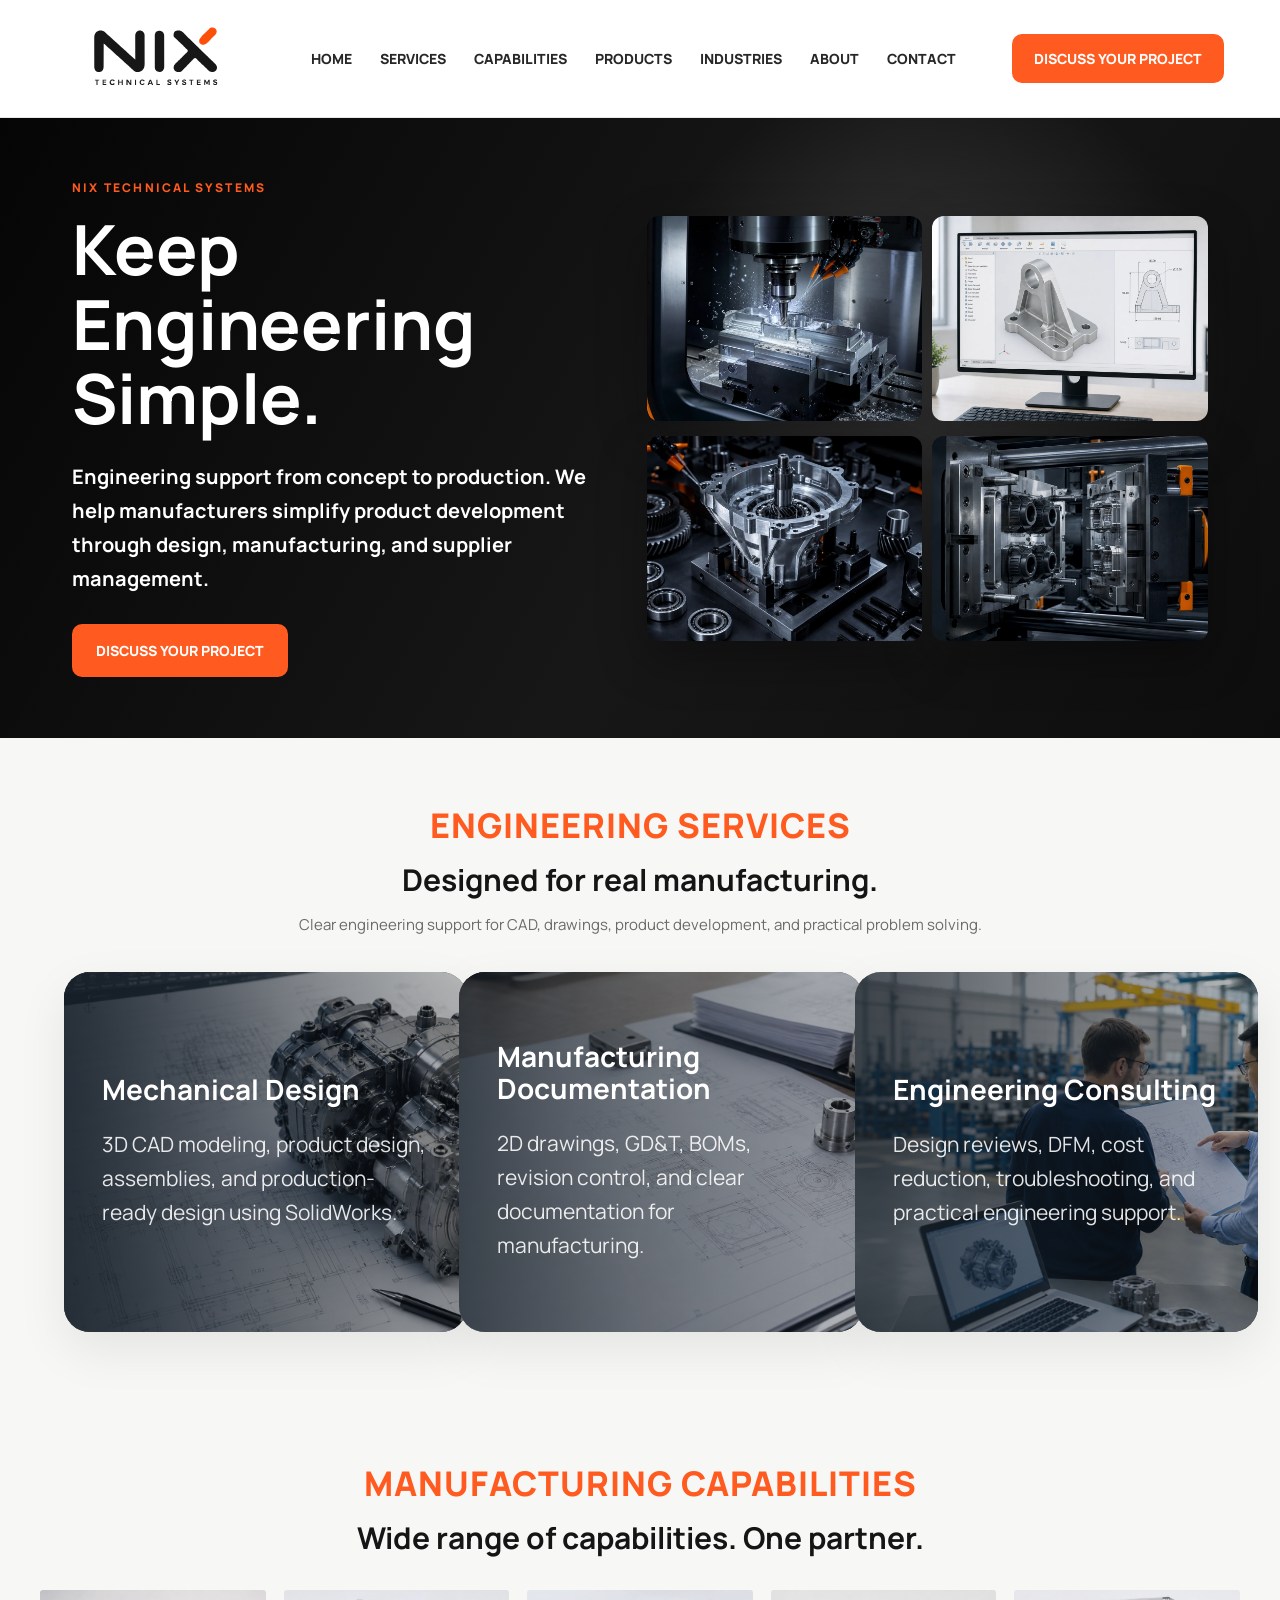
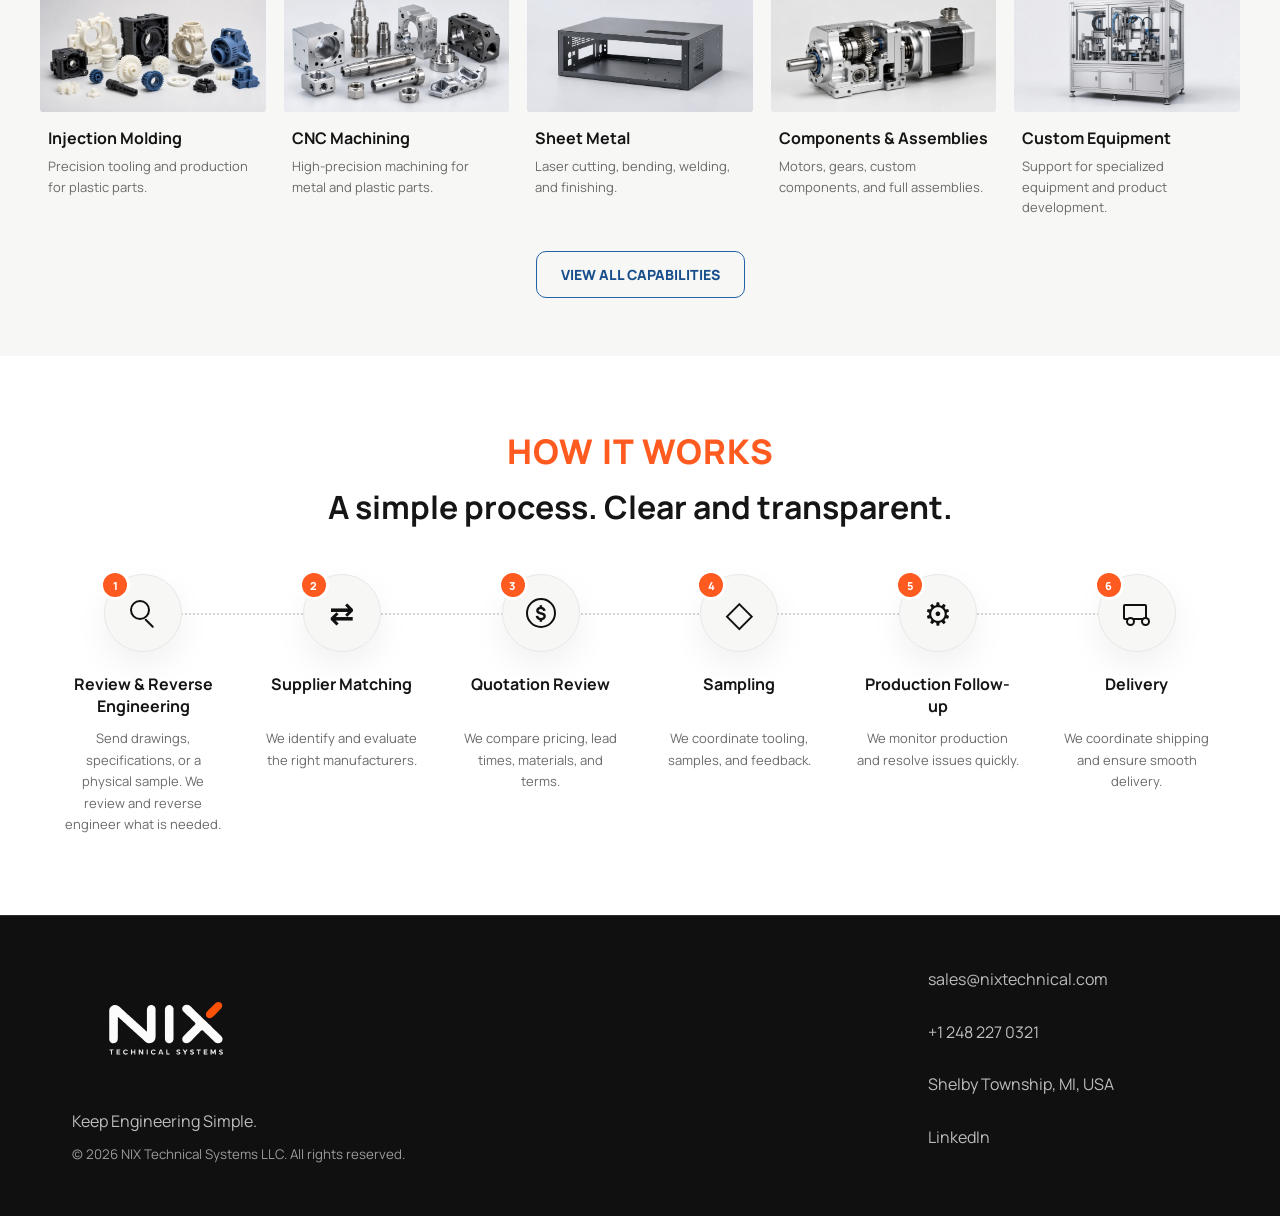
==== index.html @ 80493823 "new pics" ====
<!doctype html>
<html lang="en">
<head>
  <meta charset="UTF-8" />
  <meta name="viewport" content="width=device-width, initial-scale=1.0" />
  <title>NIX Technical Systems | Keep Engineering Simple</title>
  <meta name="description" content="NIX Technical Systems provides engineering support, manufacturing, and supplier management for custom products." />
  <link rel="stylesheet" href="style.css?v=mobile-nav-20260709" />
</head>
<body>
  <header class="site-header">
    <a class="brand" href="#top" aria-label="NIX Technical Systems Home">
      <img src="images/logo-white.svg" alt="NIX Technical Systems" class="logo-img">
    </a>
    <nav class="nav-links" aria-label="Primary navigation">
      <a href="#top">Home</a>
      <a href="#services">Services</a>
      <a href="capabilities.html">Capabilities</a>
      <a href="products.html">Products</a>
      <a href="#industries">Industries</a>
      <a href="#about">About</a>
      <a href="mailto:sales@nixtechnical.com">Contact</a>
    </nav>
    <button class="header-button js-project-dialog" type="button">Discuss Your Project</button>
  </header>

  <main id="top">
    <section class="hero">
      <div class="hero-copy">
        <p class="eyebrow">NIX Technical Systems</p>
        <h1>Keep Engineering Simple.</h1>
        <div class="hero-text">
          <p><strong>Engineering support from concept to production. We help manufacturers simplify product development through design, manufacturing, and supplier management.</strong></p>
        </div>
        <div class="hero-actions">
          <button class="button primary js-project-dialog" type="button">Discuss Your Project</button>
        </div>
      </div>
      <div class="hero-visual hero-visual-grid">
        <img src="images/hero-cnc-grid.webp" alt="CNC machining center cutting a precision metal component">
        <img src="images/hero-cad-v3.webp" alt="Simple machined bracket displayed in CAD software with engineering views">
        <img src="images/hero-assembly-v2.webp" alt="Precision mechanical components being assembled">
        <img src="images/hero-injection-molding-v2.webp" alt="Precision plastic injection molding tool">
      </div>
    </section>

    <section class="section services-section" id="services">
      <div class="section-heading">
        <p class="eyebrow">Engineering Services</p>
        <h2>Designed for real manufacturing.</h2>
        <p>Clear engineering support for CAD, drawings, product development, and practical problem solving.</p>
      </div>
      <div class="service-grid">
        <article class="service-card">
          <img src="images/service-mechanical-design.jpg" alt="Mechanical assembly on engineering drawings">
          <div class="service-copy">
            <h3>Mechanical Design</h3>
            <p>3D CAD modeling, product design, assemblies, and production-ready design using SolidWorks.</p>
          </div>
        </article>
        <article class="service-card">
          <img src="images/service-documentation.jpg" alt="Manufacturing documentation and engineering drawings">
          <div class="service-copy">
            <h3>Manufacturing Documentation</h3>
            <p>2D drawings, GD&T, BOMs, revision control, and clear documentation for manufacturing.</p>
          </div>
        </article>
        <article class="service-card">
          <img src="images/service-consulting.jpg" alt="Engineers reviewing drawings on a manufacturing floor">
          <div class="service-copy">
            <h3>Engineering Consulting</h3>
            <p>Design reviews, DFM, cost reduction, troubleshooting, and practical engineering support.</p>
          </div>
        </article>
      </div>
    </section>

    <section class="capabilities-showcase" id="manufacturing-capabilities">
      <div class="section-heading">
        <p class="eyebrow">Manufacturing Capabilities</p>
        <h2>Wide range of capabilities. One partner.</h2>
      </div>
      <div class="capabilities-showcase-grid">
        <article class="showcase-card">
          <img src="images/capability-injection-molding-v2.webp" alt="Plastic injection molded parts">
          <h3>Injection Molding</h3>
          <p>Precision tooling and production for plastic parts.</p>
        </article>
        <article class="showcase-card">
          <img src="images/capability-cnc-machining-v2.webp" alt="Precision CNC machined metal parts">
          <h3>CNC Machining</h3>
          <p>High-precision machining for metal and plastic parts.</p>
        </article>
        <article class="showcase-card">
          <img src="images/capability-sheet-metal-v2.webp" alt="Fabricated sheet metal enclosure">
          <h3>Sheet Metal</h3>
          <p>Laser cutting, bending, welding, and finishing.</p>
        </article>
        <article class="showcase-card">
          <img src="images/capability-components-v2.webp" alt="Precision mechanical component assembly">
          <h3>Components &amp; Assemblies</h3>
          <p>Motors, gears, custom components, and full assemblies.</p>
        </article>
        <article class="showcase-card">
          <img src="images/capability-custom-equipment-v2.webp" alt="Custom automated manufacturing equipment">
          <h3>Custom Equipment</h3>
          <p>Support for specialized equipment and product development.</p>
        </article>
      </div>
      <div class="showcase-action"><a class="button outline" href="capabilities.html">View All Capabilities</a></div>
    </section>

    <section class="how-section" id="how-it-works">
      <p class="eyebrow">How It Works</p>
      <h2>A simple process. Clear and transparent.</h2>
      <ol class="how-grid">
        <li class="how-step">
          <span class="step-marker" aria-hidden="true"><span class="step-icon icon-review"></span></span>
          <h3>Review &amp; Reverse Engineering</h3>
          <p>Send drawings, specifications, or a physical sample. We review and reverse engineer what is needed.</p>
        </li>
        <li class="how-step">
          <span class="step-marker" aria-hidden="true"><span class="step-icon icon-match">⇄</span></span>
          <h3>Supplier Matching</h3>
          <p>We identify and evaluate the right manufacturers.</p>
        </li>
        <li class="how-step">
          <span class="step-marker" aria-hidden="true"><span class="step-icon icon-quote">$</span></span>
          <h3>Quotation Review</h3>
          <p>We compare pricing, lead times, materials, and terms.</p>
        </li>
        <li class="how-step">
          <span class="step-marker" aria-hidden="true"><span class="step-icon icon-sample">◇</span></span>
          <h3>Sampling</h3>
          <p>We coordinate tooling, samples, and feedback.</p>
        </li>
        <li class="how-step">
          <span class="step-marker" aria-hidden="true"><span class="step-icon icon-production">⚙︎</span></span>
          <h3>Production Follow-up</h3>
          <p>We monitor production and resolve issues quickly.</p>
        </li>
        <li class="how-step">
          <span class="step-marker" aria-hidden="true"><span class="step-icon icon-delivery"></span></span>
          <h3>Delivery</h3>
          <p>We coordinate shipping and ensure smooth delivery.</p>
        </li>
      </ol>
    </section>

  </main>

  <footer class="footer">
    <div>
      <img src="images/logo-black.svg" alt="NIX Technical Systems" class="footer-logo">
      <p>Keep Engineering Simple.</p>
      <small>© 2026 NIX Technical Systems LLC. All rights reserved.</small>
    </div>
    <div class="footer-links"><a href="mailto:sales@nixtechnical.com">sales@nixtechnical.com</a><a href="tel:+12482270321">+1 248 227 0321</a><span>Shelby Township, MI, USA</span><a href="#">LinkedIn</a></div>
  </footer>
  <script src="script.js"></script>
</body>
</html>
---- style.css ----
@import url("https://fonts.googleapis.com/css2?family=Manrope:wght@400;500;600;700;800&display=swap");
:root{--black:#101010;--text:#151515;--muted:#6a6a6a;--line:#e8e8e8;--soft:#f7f7f5;--orange:#ff5a1f;--radius:24px}
*{box-sizing:border-box}html{scroll-behavior:smooth;overflow-x:hidden}body{margin:0;max-width:100%;overflow-x:hidden;font-family:"Manrope",system-ui,-apple-system,BlinkMacSystemFont,sans-serif;color:var(--text);background:#fff}a{color:inherit;text-decoration:none}img{max-width:100%}
.site-header{height:118px;padding:0 56px;border-bottom:1px solid var(--line);background:rgba(255,255,255,.9);backdrop-filter:blur(18px);position:sticky;top:0;z-index:10;display:flex;align-items:center;justify-content:space-between}.logo-img{height:132px;width:auto;display:block}
.nav-links{display:flex;gap:28px;font-size:14px;font-weight:800;text-transform:uppercase}.nav-links a{opacity:.9;color:var(--black)}.nav-links a:hover{color:var(--orange)}.header-button{border:0;background:var(--orange);color:#fff;padding:15px 22px;border-radius:10px;font:inherit;font-size:14px;font-weight:800;text-transform:uppercase;cursor:pointer}
.hero{min-height:620px;padding:52px 72px;color:#fff;background:radial-gradient(circle at 73% 40%,rgba(255,255,255,.16),transparent 30%),linear-gradient(120deg,#050505 0%,#171717 55%,#0d0d0d 100%);display:grid;grid-template-columns:1fr 1.05fr;align-items:center;gap:40px;overflow:hidden}
.eyebrow{color:var(--orange);font-weight:800;text-transform:uppercase;letter-spacing:2.2px;font-size:12px;margin:0 0 16px}.hero h1{margin:0;max-width:760px;font-size:clamp(46px,5.4vw,82px);font-weight:700;line-height:1.08;letter-spacing:0;text-wrap:balance}.hero h1 span{color:inherit}.hero-text{max-width:640px;margin:24px 0 28px;color:rgba(255,255,255,.78);font-size:20px;line-height:1.7}.hero-text p{margin:0}.hero-text strong{color:#fff}.hero-actions{display:flex;gap:18px;flex-wrap:wrap;align-items:center}.button{border:0;border-radius:10px;padding:17px 24px;font:inherit;font-weight:800;font-size:14px;display:inline-flex;align-items:center;text-transform:uppercase;cursor:pointer}.button.primary{background:var(--orange);color:#fff}.button.secondary{border:1px solid rgba(255,255,255,.42);color:#fff}.button.dark{background:var(--black);color:#fff}
.hero-visual{min-height:430px;display:flex;align-items:center;justify-content:center}.hero-visual-grid{width:min(640px,100%);display:grid;grid-template-columns:repeat(2,minmax(0,1fr));gap:10px}.hero-visual-grid img{width:100%;height:205px;object-fit:cover;display:block;border-radius:12px;box-shadow:0 18px 50px rgba(0,0,0,.32)}
.section{padding:64px 64px}.section-heading{max-width:820px;margin:0 auto 34px;text-align:center}.section-heading .eyebrow{font-size:34px;letter-spacing:1px;margin-bottom:14px}.section-heading h2{margin:0;font-size:clamp(26px,2.4vw,30px);line-height:1.2;letter-spacing:0}.section-heading p:not(.eyebrow){color:var(--muted);font-size:15px;line-height:1.65}
.service-grid,.product-grid{max-width:1180px;margin:0 auto;display:grid;grid-template-columns:repeat(3,1fr);gap:22px}.service-grid{max-width:none;gap:34px}.service-card,.product-card,.how-step,.spec-item{min-width:0}.service-card{min-height:360px;aspect-ratio:1.12/1;border-radius:26px;overflow:hidden;position:relative;background:#1b242c;box-shadow:0 18px 50px rgba(0,0,0,.08)}.service-card::after{content:"";position:absolute;inset:0;background:linear-gradient(90deg,rgba(21,30,39,.78) 0%,rgba(21,30,39,.54) 44%,rgba(21,30,39,.3) 100%)}.service-card img{width:100%;height:100%;position:absolute;inset:0;object-fit:cover;display:block}.service-copy{position:relative;z-index:1;height:100%;min-height:360px;padding:0 38px;display:flex;flex-direction:column;justify-content:center;color:#fff}.service-copy h3{margin:0 0 22px;font-size:clamp(28px,2.1vw,40px);line-height:1.12;letter-spacing:0}.service-copy p{max-width:470px;margin:0;color:rgba(255,255,255,.88);font-size:21px;line-height:1.62}.product-copy h3{margin:0 0 12px;font-size:24px;letter-spacing:0}.product-copy p{margin:0;color:var(--muted);line-height:1.7}
.services-section,.products-section{background:var(--soft)}.product-card{border:1px solid var(--line);border-radius:var(--radius);overflow:hidden;background:#fff;box-shadow:0 18px 50px rgba(0,0,0,.045);cursor:pointer;transition:transform .2s ease,box-shadow .2s ease}.product-card:hover,.product-card:focus-visible{transform:translateY(-4px);box-shadow:0 24px 70px rgba(0,0,0,.09);outline:none}.product-img{width:100%;height:245px;object-fit:contain;display:block;background:#fff}.product-copy{padding:28px}.product-link{display:inline-block;margin-top:20px;color:var(--orange);font-weight:800}
.how-section{padding:72px 56px 80px;text-align:center;color:var(--text);background:#fff}.how-section>.eyebrow{font-size:34px;letter-spacing:1px;margin-bottom:14px}.how-section h2{max-width:1180px;margin:0 auto;font-size:clamp(28px,2.5vw,38px);line-height:1.2}.how-grid{max-width:1320px;margin:48px auto 0;padding:0;list-style:none;display:grid;grid-template-columns:repeat(6,minmax(0,1fr));gap:24px;counter-reset:how-step;position:relative}.how-grid::before{content:"";position:absolute;top:39px;left:8.33%;right:8.33%;border-top:2px dotted #d6d6d6}.how-step{counter-increment:how-step;position:relative;padding:0 5px}.step-marker{width:78px;height:78px;margin:0 auto 22px;border:1px solid var(--line);border-radius:50%;background:var(--soft);box-shadow:0 14px 34px rgba(0,0,0,.06);display:grid;place-items:center;position:relative;z-index:1}.step-marker::after{content:counter(how-step);width:24px;height:24px;border:3px solid #fff;border-radius:50%;background:var(--orange);color:#fff;display:grid;place-items:center;position:absolute;top:-5px;left:-5px;font-size:11px;font-weight:800}.step-icon{width:32px;height:32px;color:var(--black);display:grid;place-items:center;position:relative;font-size:29px;font-weight:600;line-height:1}.icon-review::before{content:"";width:16px;height:16px;border:2px solid currentColor;border-radius:50%;position:absolute;top:3px;left:3px}.icon-review::after{content:"";width:12px;height:2px;border-radius:2px;background:currentColor;position:absolute;top:21px;left:18px;transform:rotate(45deg);transform-origin:left center}.icon-match{font-size:30px}.icon-quote{width:30px;height:30px;border:2px solid currentColor;border-radius:50%;font-size:18px;font-weight:800}.icon-sample{font-size:36px;transform:translateY(-2px)}.icon-production{font-size:31px}.icon-delivery::before{content:"";width:20px;height:12px;border:2px solid currentColor;border-radius:2px;position:absolute;top:7px;left:2px}.icon-delivery::after{content:"";width:5px;height:5px;border:2px solid currentColor;border-radius:50%;background:var(--soft);position:absolute;top:20px;left:5px;box-shadow:15px 0 0 -2px var(--soft),15px 0 0 0 currentColor}.how-step h3{min-height:44px;margin:0 0 10px;font-size:16px;line-height:1.35}.how-step p{margin:0;color:var(--muted);font-size:13px;line-height:1.65}
.product-detail{background:var(--soft);padding:70px 64px}.detail-hero{max-width:1180px;margin:0 auto;display:grid;grid-template-columns:.95fr 1.05fr;gap:52px;align-items:center}.detail-media{border:1px solid var(--line);border-radius:var(--radius);background:#fff;padding:36px;box-shadow:0 18px 50px rgba(0,0,0,.045)}.detail-media img{width:100%;max-height:520px;object-fit:contain;display:block}.detail-copy .eyebrow{font-size:20px;letter-spacing:1.2px}.detail-copy h1{margin:0;font-size:clamp(42px,5vw,70px);line-height:1.02}.product-model,.product-type{display:block}.product-type{margin-top:10px;font-size:clamp(22px,2.4vw,34px);line-height:1.15}.detail-copy p{color:var(--muted);font-size:18px;line-height:1.75}.product-price{display:flex;align-items:baseline;gap:14px;margin-top:22px}.product-price-label{color:var(--muted);font-size:13px;font-weight:800;letter-spacing:1px;text-transform:uppercase}.product-price strong{color:var(--black);font-size:clamp(32px,3.5vw,46px);line-height:1}.product-highlights{display:grid;grid-template-columns:repeat(2,minmax(0,1fr));gap:12px 24px;margin:24px 0 0;padding:0;list-style:none}.product-highlights li{position:relative;padding-left:25px;color:var(--text);font-size:16px;font-weight:700;line-height:1.45}.product-highlights li::before{content:"✓";position:absolute;left:0;color:var(--orange);font-weight:900}.detail-actions{display:flex;gap:14px;flex-wrap:wrap;margin-top:28px}.detail-section{max-width:1180px;margin:48px auto 0}.detail-section h2{margin:0 0 22px;font-size:34px}.spec-grid{display:grid;grid-template-columns:repeat(3,1fr);gap:16px}.spec-item{min-height:112px;border:1px solid var(--line);border-radius:14px;background:#fff;padding:20px;box-shadow:0 18px 50px rgba(0,0,0,.035)}.spec-item dt{color:var(--muted);font-size:12px;font-weight:800;text-transform:uppercase;letter-spacing:.8px}.spec-item dd{margin:10px 0 0;font-weight:800;line-height:1.35}.detail-note{margin-top:28px;color:var(--muted);line-height:1.7}
.footer{padding:52px 72px;border-top:1px solid rgba(255,255,255,.12);background:var(--black);color:#fff;display:flex;justify-content:space-between;gap:40px}.footer-logo{height:124px;width:auto;display:block}.footer p{margin:18px 0 10px;color:rgba(255,255,255,.72)}.footer small{color:rgba(255,255,255,.58)}.footer-links{display:grid;gap:14px;min-width:280px;color:rgba(255,255,255,.72)}.footer-links a:hover{color:var(--orange)}
.reveal{opacity:0;transform:translateY(18px);transition:opacity .55s ease,transform .55s ease}.reveal.show{opacity:1;transform:translateY(0)}
.capabilities-hero{min-height:520px;padding:88px 72px;color:#fff;background:radial-gradient(circle at 78% 35%,rgba(255,90,31,.2),transparent 28%),linear-gradient(120deg,#050505 0%,#191919 60%,#0c0c0c 100%);display:flex;align-items:center}.capabilities-hero-copy{max-width:900px}.capabilities-hero h1{max-width:880px;margin:0;font-size:clamp(48px,6vw,84px);font-weight:700;line-height:1.05}.capabilities-hero .lead{max-width:720px;margin:28px 0 0;color:rgba(255,255,255,.76);font-size:20px;line-height:1.7}.capabilities-section{padding:76px 64px;background:var(--soft)}.capability-grid{max-width:1180px;margin:0 auto;display:grid;grid-template-columns:repeat(2,minmax(0,1fr));gap:22px}.capability-card{min-height:290px;padding:38px;border:1px solid var(--line);border-radius:var(--radius);background:#fff;box-shadow:0 18px 50px rgba(0,0,0,.045);display:flex;flex-direction:column}.capability-number{color:var(--orange);font-size:13px;font-weight:800;letter-spacing:1.5px}.capability-card h2{margin:28px 0 14px;font-size:clamp(27px,3vw,40px);line-height:1.12}.capability-card p{max-width:480px;margin:0;color:var(--muted);font-size:16px;line-height:1.7}.capability-tags{margin-top:auto;padding-top:28px;display:flex;flex-wrap:wrap;gap:8px}.capability-tags span{padding:8px 11px;border-radius:999px;background:var(--soft);font-size:12px;font-weight:700}.capabilities-cta{padding:72px 64px;text-align:center}.capabilities-cta h2{margin:0 auto 16px;font-size:clamp(32px,4vw,52px)}.capabilities-cta p{max-width:680px;margin:0 auto 28px;color:var(--muted);font-size:17px;line-height:1.7}
.products-page-hero{padding:76px 64px 48px;text-align:center;background:var(--soft)}.products-page-hero h1{margin:0;font-size:clamp(46px,6vw,76px);line-height:1.06}.products-page-hero p:not(.eyebrow){max-width:690px;margin:22px auto 0;color:var(--muted);font-size:18px;line-height:1.7}.catalog-section{padding:20px 64px 82px;background:var(--soft)}.catalog-grid{max-width:1180px;margin:0 auto;display:grid;grid-template-columns:repeat(2,minmax(0,1fr));gap:24px}.catalog-card{min-width:0;border:1px solid var(--line);border-radius:var(--radius);overflow:hidden;background:#fff;box-shadow:0 18px 50px rgba(0,0,0,.045);transition:transform .2s ease,box-shadow .2s ease}.catalog-card:hover,.catalog-card:focus-visible{transform:translateY(-4px);box-shadow:0 24px 70px rgba(0,0,0,.09);outline:none}.catalog-media{height:280px;display:flex;align-items:center;justify-content:center;background:#fff}.catalog-media img{width:100%;height:100%;object-fit:contain}.catalog-copy{padding:30px}.catalog-copy h2{margin:0 0 12px;font-size:28px}.catalog-copy p{margin:0;color:var(--muted);line-height:1.7}.catalog-link{display:inline-block;margin-top:20px;color:var(--orange);font-weight:800}.custom-card{color:#fff;background:linear-gradient(135deg,#111 0%,#242424 100%);border-color:#282828}.custom-card .catalog-media{position:relative;overflow:hidden;background:radial-gradient(circle at center,rgba(255,90,31,.22),transparent 45%)}.custom-mark{width:112px;height:112px;border:2px solid rgba(255,255,255,.82);border-radius:50%;display:grid;place-items:center;font-size:64px;font-weight:300;line-height:1}.custom-card .catalog-copy p{color:rgba(255,255,255,.7)}
.capabilities-showcase{padding:64px 40px 58px;background:var(--soft)}.capabilities-showcase .section-heading{margin-bottom:34px}.capabilities-showcase-grid{max-width:1380px;margin:0 auto;display:grid;grid-template-columns:repeat(5,minmax(0,1fr));gap:18px}.showcase-card{min-width:0}.showcase-card img{width:100%;aspect-ratio:1.85/1;object-fit:cover;display:block;border-radius:3px}.showcase-card h3{margin:16px 8px 8px;font-size:16px;line-height:1.3}.showcase-card p{margin:0 8px;color:var(--muted);font-size:13px;line-height:1.55}.showcase-action{margin-top:34px;text-align:center}.button.outline{border:1px solid #2461a8;background:transparent;color:#174e8b;padding:13px 24px}.button.outline:hover{background:#174e8b;color:#fff}
.project-dialog{width:min(560px,calc(100% - 32px));max-height:calc(100vh - 32px);padding:38px;border:0;border-radius:22px;box-shadow:0 30px 100px rgba(0,0,0,.35);overflow:auto}.project-dialog::backdrop{background:rgba(0,0,0,.62);backdrop-filter:blur(5px)}.project-dialog h2{margin:0;font-size:clamp(30px,5vw,42px);line-height:1.1}.dialog-intro{margin:14px 0 26px;color:var(--muted);line-height:1.65}.dialog-close{width:38px;height:38px;border:0;border-radius:50%;position:absolute;top:18px;right:18px;background:var(--soft);color:var(--black);font-size:25px;line-height:1;cursor:pointer}.project-form{display:grid;gap:17px}.form-row{display:grid;grid-template-columns:1fr 1fr;gap:14px}.project-form label{display:grid;gap:7px;font-size:13px;font-weight:800}.project-form input,.project-form textarea{width:100%;padding:0 14px;border:1px solid #d8d8d8;border-radius:9px;font:inherit;font-size:15px}.project-form input{height:48px}.project-form textarea{min-height:120px;padding-top:13px;padding-bottom:13px;line-height:1.5;resize:vertical}.project-form input:focus,.project-form textarea:focus{border-color:var(--orange);outline:3px solid rgba(255,90,31,.14)}.form-honey{position:absolute!important;left:-10000px!important;width:1px!important;height:1px!important}.form-submit{justify-content:center;margin-top:3px}.form-submit:disabled{opacity:.6;cursor:wait}.form-status{min-height:22px;margin:0;text-align:center;color:var(--muted);font-size:14px}.form-status.success{color:#147a3d}.form-status.error{color:#b42318}
@media(max-width:1200px){.service-grid{gap:22px}.service-copy{padding:0 30px}.service-copy p{font-size:18px;line-height:1.55}}
@media(max-width:1100px){.capabilities-showcase-grid{grid-template-columns:repeat(3,minmax(0,1fr))}}
@media(max-width:980px){.site-header{height:auto;padding:14px 18px;gap:12px;flex-wrap:wrap}.brand{min-width:0}.logo-img{height:78px}.site-header .nav-links{order:3;width:100%;display:flex!important;justify-content:center;gap:10px 18px;flex-wrap:wrap;font-size:11px;line-height:1.2;text-align:center}.site-header .nav-links a{white-space:nowrap}.header-button{max-width:100%;padding:12px 14px;font-size:12px;text-align:center}.hero{min-height:auto;grid-template-columns:1fr;padding:42px 22px}.hero h1{font-size:clamp(40px,11vw,60px);line-height:1.1;letter-spacing:0}.hero-visual{min-height:300px}.hero-visual-grid{margin-top:8px}.hero-visual-grid img{height:auto;aspect-ratio:3/2}.section{padding:54px 22px}.service-grid,.product-grid,.detail-hero,.spec-grid,.capability-grid,.catalog-grid{grid-template-columns:1fr}.how-section{padding:58px 22px}.how-grid{grid-template-columns:repeat(2,minmax(0,1fr));gap:38px 24px}.how-grid::before{display:none}.product-detail{padding:50px 22px}.detail-media{padding:24px}.capabilities-hero{min-height:440px;padding:64px 22px}.capabilities-hero .lead{font-size:17px}.capabilities-section,.capabilities-cta{padding:54px 22px}.capability-card{min-height:270px;padding:30px}.products-page-hero{padding:58px 22px 38px}.catalog-section{padding:10px 22px 58px}.catalog-media{height:240px}.footer{padding:56px 22px;flex-direction:column;align-items:flex-start}.footer-links{width:100%;min-width:0;overflow-wrap:anywhere}}
@media(max-width:980px){.service-card{min-height:320px;aspect-ratio:16/10}.service-copy{min-height:320px;padding:30px}.service-copy h3{font-size:30px}.service-copy p{font-size:18px}}
@media(max-width:600px){.how-grid{grid-template-columns:1fr;gap:30px}.how-step{display:grid;grid-template-columns:78px minmax(0,1fr);gap:0 18px;text-align:left;align-items:center}.step-marker{grid-row:1/3;margin:0}.how-step h3{min-height:0;align-self:end}.how-step p{align-self:start}}
@media(max-width:600px){.project-dialog{padding:30px 22px}.form-row{grid-template-columns:1fr}.capabilities-showcase{padding:48px 22px}.capabilities-showcase-grid{grid-template-columns:1fr}.showcase-card img{aspect-ratio:2/1}.showcase-card h3{margin-top:12px}.showcase-card p{margin-bottom:12px}}
@media(max-width:420px){.site-header{padding:12px 14px}.logo-img{height:68px}.header-button{padding:10px 12px;font-size:11px}.nav-links{gap:9px 14px;font-size:10px}.product-highlights{grid-template-columns:1fr}}
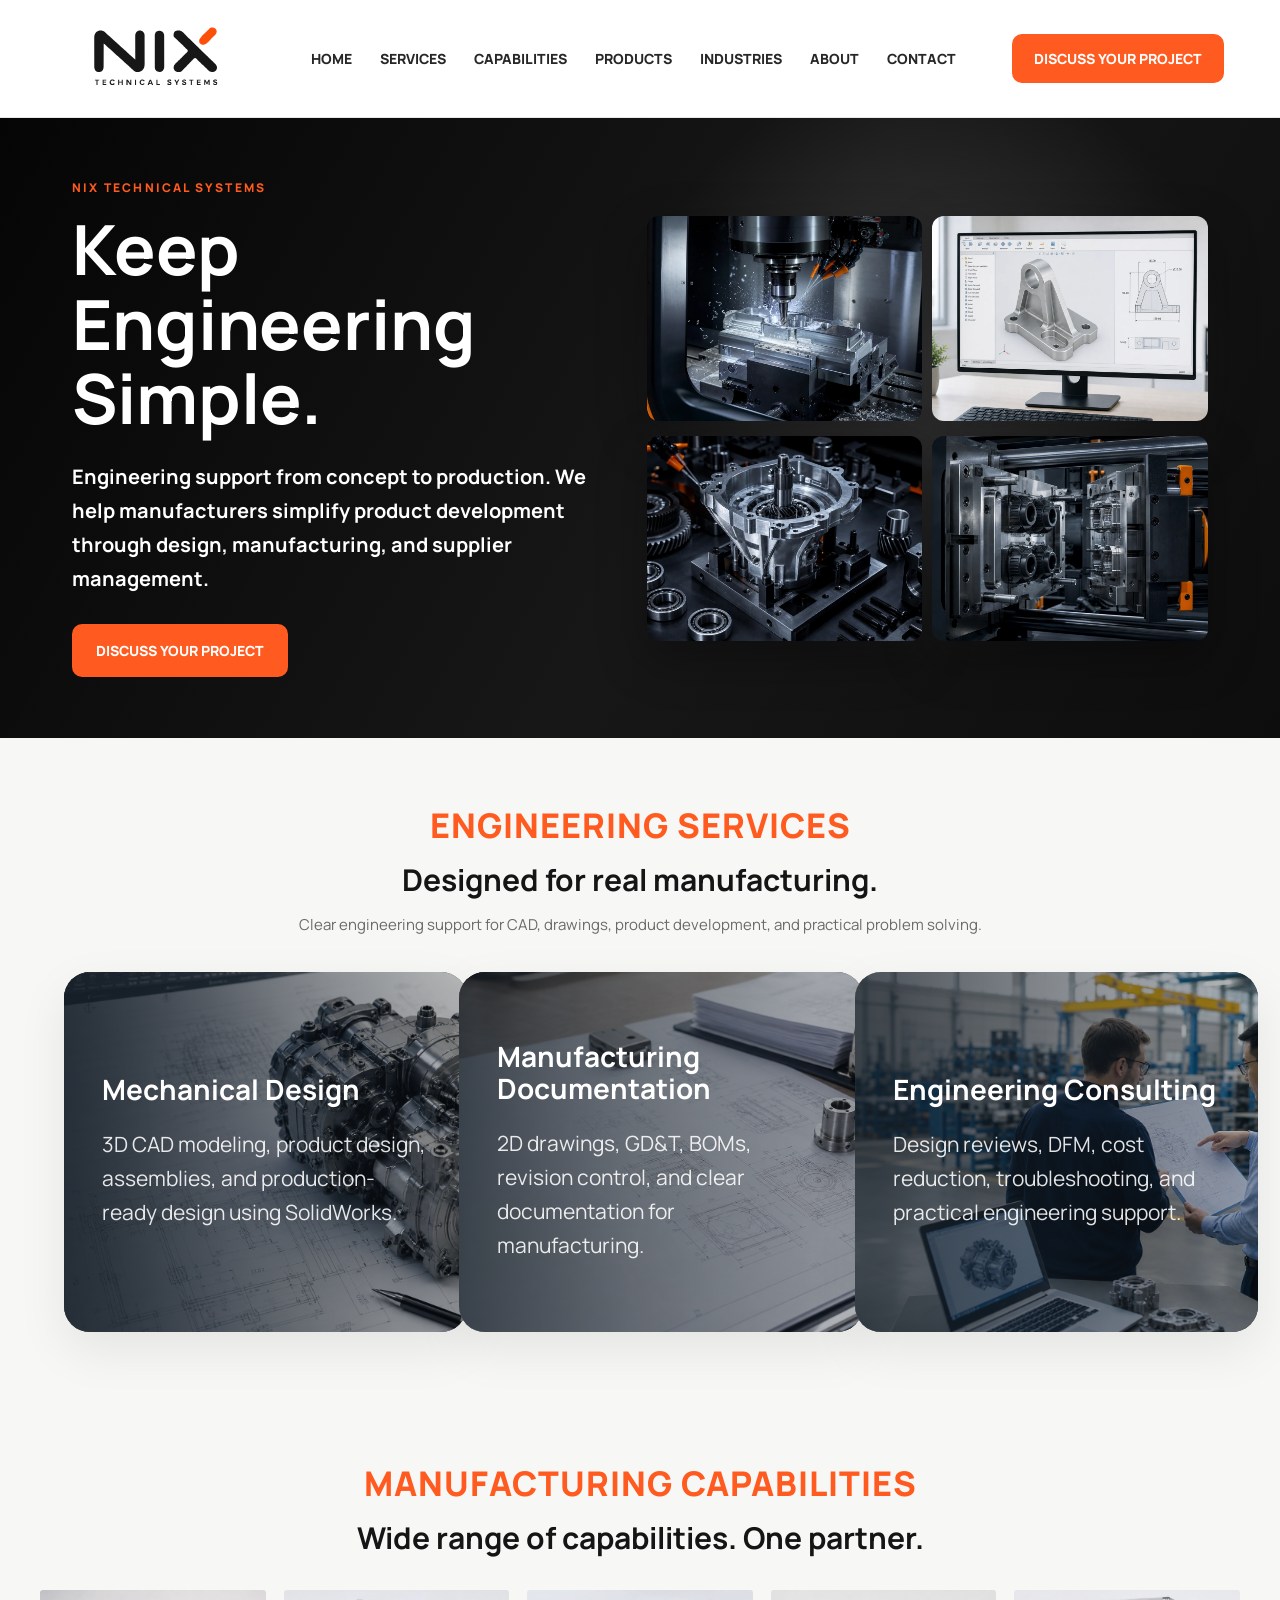
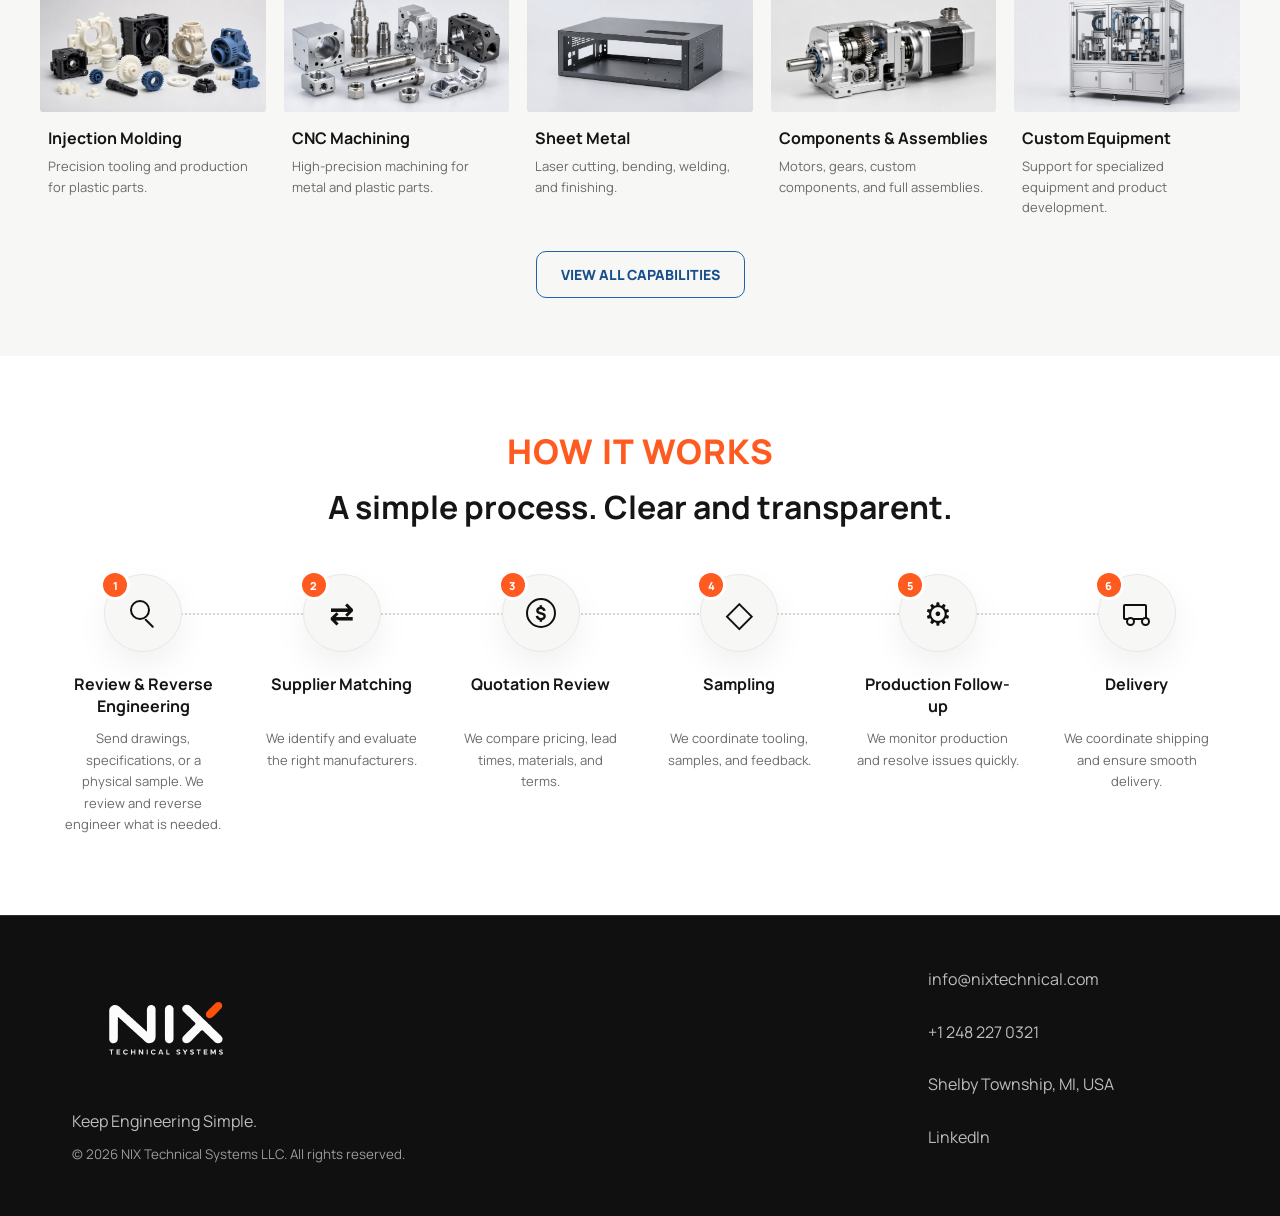
==== commit 250bcbd4: "info@nix" ====
--- a/index.html
+++ b/index.html
@@ -19,7 +19,7 @@
       <a href="products.html">Products</a>
       <a href="#industries">Industries</a>
       <a href="#about">About</a>
-      <a href="mailto:sales@nixtechnical.com">Contact</a>
+      <a href="mailto:info@nixtechnical.com">Contact</a>
     </nav>
     <button class="header-button js-project-dialog" type="button">Discuss Your Project</button>
   </header>
@@ -155,7 +155,7 @@
       <p>Keep Engineering Simple.</p>
       <small>© 2026 NIX Technical Systems LLC. All rights reserved.</small>
     </div>
-    <div class="footer-links"><a href="mailto:sales@nixtechnical.com">sales@nixtechnical.com</a><a href="tel:+12482270321">+1 248 227 0321</a><span>Shelby Township, MI, USA</span><a href="#">LinkedIn</a></div>
+    <div class="footer-links"><a href="mailto:info@nixtechnical.com">info@nixtechnical.com</a><a href="tel:+12482270321">+1 248 227 0321</a><span>Shelby Township, MI, USA</span><a href="#">LinkedIn</a></div>
   </footer>
   <script src="script.js"></script>
 </body>
--- a/style.css
+++ b/style.css
@@ -13,14 +13,27 @@
 .product-detail{background:var(--soft);padding:70px 64px}.detail-hero{max-width:1180px;margin:0 auto;display:grid;grid-template-columns:.95fr 1.05fr;gap:52px;align-items:center}.detail-media{border:1px solid var(--line);border-radius:var(--radius);background:#fff;padding:36px;box-shadow:0 18px 50px rgba(0,0,0,.045)}.detail-media img{width:100%;max-height:520px;object-fit:contain;display:block}.detail-copy .eyebrow{font-size:20px;letter-spacing:1.2px}.detail-copy h1{margin:0;font-size:clamp(42px,5vw,70px);line-height:1.02}.product-model,.product-type{display:block}.product-type{margin-top:10px;font-size:clamp(22px,2.4vw,34px);line-height:1.15}.detail-copy p{color:var(--muted);font-size:18px;line-height:1.75}.product-price{display:flex;align-items:baseline;gap:14px;margin-top:22px}.product-price-label{color:var(--muted);font-size:13px;font-weight:800;letter-spacing:1px;text-transform:uppercase}.product-price strong{color:var(--black);font-size:clamp(32px,3.5vw,46px);line-height:1}.product-highlights{display:grid;grid-template-columns:repeat(2,minmax(0,1fr));gap:12px 24px;margin:24px 0 0;padding:0;list-style:none}.product-highlights li{position:relative;padding-left:25px;color:var(--text);font-size:16px;font-weight:700;line-height:1.45}.product-highlights li::before{content:"✓";position:absolute;left:0;color:var(--orange);font-weight:900}.detail-actions{display:flex;gap:14px;flex-wrap:wrap;margin-top:28px}.detail-section{max-width:1180px;margin:48px auto 0}.detail-section h2{margin:0 0 22px;font-size:34px}.spec-grid{display:grid;grid-template-columns:repeat(3,1fr);gap:16px}.spec-item{min-height:112px;border:1px solid var(--line);border-radius:14px;background:#fff;padding:20px;box-shadow:0 18px 50px rgba(0,0,0,.035)}.spec-item dt{color:var(--muted);font-size:12px;font-weight:800;text-transform:uppercase;letter-spacing:.8px}.spec-item dd{margin:10px 0 0;font-weight:800;line-height:1.35}.detail-note{margin-top:28px;color:var(--muted);line-height:1.7}
 .footer{padding:52px 72px;border-top:1px solid rgba(255,255,255,.12);background:var(--black);color:#fff;display:flex;justify-content:space-between;gap:40px}.footer-logo{height:124px;width:auto;display:block}.footer p{margin:18px 0 10px;color:rgba(255,255,255,.72)}.footer small{color:rgba(255,255,255,.58)}.footer-links{display:grid;gap:14px;min-width:280px;color:rgba(255,255,255,.72)}.footer-links a:hover{color:var(--orange)}
 .reveal{opacity:0;transform:translateY(18px);transition:opacity .55s ease,transform .55s ease}.reveal.show{opacity:1;transform:translateY(0)}
-.capabilities-hero{min-height:520px;padding:88px 72px;color:#fff;background:radial-gradient(circle at 78% 35%,rgba(255,90,31,.2),transparent 28%),linear-gradient(120deg,#050505 0%,#191919 60%,#0c0c0c 100%);display:flex;align-items:center}.capabilities-hero-copy{max-width:900px}.capabilities-hero h1{max-width:880px;margin:0;font-size:clamp(48px,6vw,84px);font-weight:700;line-height:1.05}.capabilities-hero .lead{max-width:720px;margin:28px 0 0;color:rgba(255,255,255,.76);font-size:20px;line-height:1.7}.capabilities-section{padding:76px 64px;background:var(--soft)}.capability-grid{max-width:1180px;margin:0 auto;display:grid;grid-template-columns:repeat(2,minmax(0,1fr));gap:22px}.capability-card{min-height:290px;padding:38px;border:1px solid var(--line);border-radius:var(--radius);background:#fff;box-shadow:0 18px 50px rgba(0,0,0,.045);display:flex;flex-direction:column}.capability-number{color:var(--orange);font-size:13px;font-weight:800;letter-spacing:1.5px}.capability-card h2{margin:28px 0 14px;font-size:clamp(27px,3vw,40px);line-height:1.12}.capability-card p{max-width:480px;margin:0;color:var(--muted);font-size:16px;line-height:1.7}.capability-tags{margin-top:auto;padding-top:28px;display:flex;flex-wrap:wrap;gap:8px}.capability-tags span{padding:8px 11px;border-radius:999px;background:var(--soft);font-size:12px;font-weight:700}.capabilities-cta{padding:72px 64px;text-align:center}.capabilities-cta h2{margin:0 auto 16px;font-size:clamp(32px,4vw,52px)}.capabilities-cta p{max-width:680px;margin:0 auto 28px;color:var(--muted);font-size:17px;line-height:1.7}
+.capabilities-hero{min-height:380px;padding:76px 64px 54px;color:var(--text);background:#fff;display:flex;align-items:center;justify-content:center;text-align:center}.capabilities-hero-copy{max-width:900px}.capabilities-hero h1{max-width:880px;margin:0;font-size:clamp(46px,6vw,76px);font-weight:700;line-height:1.06}.capabilities-hero .lead{max-width:720px;margin:22px auto 0;color:var(--muted);font-size:18px;line-height:1.7}.capabilities-section{padding:42px 64px 82px;background:var(--soft)}.capability-grid{max-width:1180px;margin:0 auto;display:grid;grid-template-columns:repeat(2,minmax(0,1fr));gap:24px}.capability-card{min-height:290px;padding:38px;border:1px solid var(--line);border-radius:var(--radius);background:#fff;box-shadow:0 18px 50px rgba(0,0,0,.045);display:flex;flex-direction:column}.capability-number{color:var(--orange);font-size:13px;font-weight:800;letter-spacing:1.5px}.capability-card h2{margin:28px 0 14px;font-size:clamp(27px,3vw,40px);line-height:1.12}.capability-card p{max-width:480px;margin:0;color:var(--muted);font-size:16px;line-height:1.7}.capability-tags{margin-top:auto;padding-top:28px;display:flex;flex-wrap:wrap;gap:8px}.capability-tags span{padding:8px 11px;border-radius:999px;background:var(--soft);font-size:12px;font-weight:700}.capabilities-cta{padding:76px 64px;text-align:center;background:#fff}.capabilities-cta h2{margin:0 auto 16px;font-size:clamp(32px,4vw,52px)}.capabilities-cta p{max-width:680px;margin:0 auto 28px;color:var(--muted);font-size:17px;line-height:1.7}
 .products-page-hero{padding:76px 64px 48px;text-align:center;background:var(--soft)}.products-page-hero h1{margin:0;font-size:clamp(46px,6vw,76px);line-height:1.06}.products-page-hero p:not(.eyebrow){max-width:690px;margin:22px auto 0;color:var(--muted);font-size:18px;line-height:1.7}.catalog-section{padding:20px 64px 82px;background:var(--soft)}.catalog-grid{max-width:1180px;margin:0 auto;display:grid;grid-template-columns:repeat(2,minmax(0,1fr));gap:24px}.catalog-card{min-width:0;border:1px solid var(--line);border-radius:var(--radius);overflow:hidden;background:#fff;box-shadow:0 18px 50px rgba(0,0,0,.045);transition:transform .2s ease,box-shadow .2s ease}.catalog-card:hover,.catalog-card:focus-visible{transform:translateY(-4px);box-shadow:0 24px 70px rgba(0,0,0,.09);outline:none}.catalog-media{height:280px;display:flex;align-items:center;justify-content:center;background:#fff}.catalog-media img{width:100%;height:100%;object-fit:contain}.catalog-copy{padding:30px}.catalog-copy h2{margin:0 0 12px;font-size:28px}.catalog-copy p{margin:0;color:var(--muted);line-height:1.7}.catalog-link{display:inline-block;margin-top:20px;color:var(--orange);font-weight:800}.custom-card{color:#fff;background:linear-gradient(135deg,#111 0%,#242424 100%);border-color:#282828}.custom-card .catalog-media{position:relative;overflow:hidden;background:radial-gradient(circle at center,rgba(255,90,31,.22),transparent 45%)}.custom-mark{width:112px;height:112px;border:2px solid rgba(255,255,255,.82);border-radius:50%;display:grid;place-items:center;font-size:64px;font-weight:300;line-height:1}.custom-card .catalog-copy p{color:rgba(255,255,255,.7)}
 .capabilities-showcase{padding:64px 40px 58px;background:var(--soft)}.capabilities-showcase .section-heading{margin-bottom:34px}.capabilities-showcase-grid{max-width:1380px;margin:0 auto;display:grid;grid-template-columns:repeat(5,minmax(0,1fr));gap:18px}.showcase-card{min-width:0}.showcase-card img{width:100%;aspect-ratio:1.85/1;object-fit:cover;display:block;border-radius:3px}.showcase-card h3{margin:16px 8px 8px;font-size:16px;line-height:1.3}.showcase-card p{margin:0 8px;color:var(--muted);font-size:13px;line-height:1.55}.showcase-action{margin-top:34px;text-align:center}.button.outline{border:1px solid #2461a8;background:transparent;color:#174e8b;padding:13px 24px}.button.outline:hover{background:#174e8b;color:#fff}
 .project-dialog{width:min(560px,calc(100% - 32px));max-height:calc(100vh - 32px);padding:38px;border:0;border-radius:22px;box-shadow:0 30px 100px rgba(0,0,0,.35);overflow:auto}.project-dialog::backdrop{background:rgba(0,0,0,.62);backdrop-filter:blur(5px)}.project-dialog h2{margin:0;font-size:clamp(30px,5vw,42px);line-height:1.1}.dialog-intro{margin:14px 0 26px;color:var(--muted);line-height:1.65}.dialog-close{width:38px;height:38px;border:0;border-radius:50%;position:absolute;top:18px;right:18px;background:var(--soft);color:var(--black);font-size:25px;line-height:1;cursor:pointer}.project-form{display:grid;gap:17px}.form-row{display:grid;grid-template-columns:1fr 1fr;gap:14px}.project-form label{display:grid;gap:7px;font-size:13px;font-weight:800}.project-form input,.project-form textarea{width:100%;padding:0 14px;border:1px solid #d8d8d8;border-radius:9px;font:inherit;font-size:15px}.project-form input{height:48px}.project-form textarea{min-height:120px;padding-top:13px;padding-bottom:13px;line-height:1.5;resize:vertical}.project-form input:focus,.project-form textarea:focus{border-color:var(--orange);outline:3px solid rgba(255,90,31,.14)}.form-honey{position:absolute!important;left:-10000px!important;width:1px!important;height:1px!important}.form-submit{justify-content:center;margin-top:3px}.form-submit:disabled{opacity:.6;cursor:wait}.form-status{min-height:22px;margin:0;text-align:center;color:var(--muted);font-size:14px}.form-status.success{color:#147a3d}.form-status.error{color:#b42318}
+.capability-card-link{transition:transform .2s ease,border-color .2s ease}.capability-card-link:hover,.capability-card-link:focus-visible{transform:translateY(-3px);border-color:var(--orange);outline:none}
+.capability-catalog-grid{max-width:1180px;margin:0 auto;display:grid;grid-template-columns:repeat(3,minmax(0,1fr));gap:24px}.capability-catalog-card{min-width:0;border:1px solid var(--line);border-radius:var(--radius);overflow:hidden;background:#fff;box-shadow:0 18px 50px rgba(0,0,0,.045);transition:transform .2s ease,box-shadow .2s ease}.capability-catalog-card:hover,.capability-catalog-card:focus-visible{transform:translateY(-4px);box-shadow:0 24px 70px rgba(0,0,0,.09);outline:none}.capability-catalog-media{height:210px;overflow:hidden;background:#fff}.capability-catalog-media img{width:100%;height:100%;display:block;object-fit:cover}.capability-catalog-copy{padding:26px}.capability-catalog-copy h2{margin:12px 0 10px;font-size:23px;line-height:1.2}.capability-catalog-copy p{min-height:76px;margin:0;color:var(--muted);font-size:14px;line-height:1.65}.capability-catalog-copy .catalog-link{margin-top:18px;font-size:13px}
+.shaft-hero{min-height:650px;padding:76px 72px;color:var(--text);background:#fff;display:grid;grid-template-columns:minmax(0,1.05fr) minmax(420px,.95fr);gap:64px;align-items:center;overflow:hidden}.shaft-hero-copy{max-width:780px}.shaft-hero h1{margin:0;font-size:clamp(48px,5.8vw,84px);font-weight:700;line-height:1.04;letter-spacing:-2px}.shaft-hero h1 span{color:#585858}.shaft-lead{max-width:710px;margin:26px 0 30px;color:var(--muted);font-size:18px;line-height:1.72}.shaft-hero .button.secondary{border-color:#cfcfcf;color:var(--black);background:#fff}.shaft-hero .button.secondary:hover{border-color:var(--black)}.shaft-visual{min-height:410px;position:relative;display:flex;align-items:center}.shaft-visual::before{content:"";position:absolute;inset:5% -20%;background:radial-gradient(circle,rgba(255,90,31,.08),transparent 60%)}.shaft-visual img{width:100%;position:relative;z-index:1;display:block;aspect-ratio:3/2;object-fit:cover;border:1px solid var(--line);border-radius:var(--radius);box-shadow:0 18px 50px rgba(0,0,0,.06)}.shaft-visual-light img{border-color:#dedbd6;box-shadow:0 18px 50px rgba(0,0,0,.06)}
+.shaft-detail-page{background:#fff}.shaft-detail-top{margin:0;max-width:none}.shaft-detail-top .detail-hero{max-width:1280px}.shaft-detail-media{padding:0;overflow:hidden}.shaft-detail-media img{width:100%;height:100%;min-height:440px;max-height:none;object-fit:cover}.shaft-detail-top .detail-copy .eyebrow{font-size:12px;letter-spacing:2.2px}.shaft-detail-top .detail-copy h1{font-size:clamp(40px,4.5vw,64px)}.shaft-detail-top .product-type{color:var(--muted);font-size:clamp(21px,2.2vw,30px)}.shaft-detail-top .detail-note{margin:22px 0 0;font-size:12px;line-height:1.6}.shaft-detail-top .detail-note strong{color:var(--text)}
+.shaft-compact{display:grid;grid-template-columns:.8fr 1.2fr;gap:90px;align-items:start}.process-columns.single-panel{grid-template-columns:1fr}.compact-list-grid{display:grid!important;grid-template-columns:repeat(2,minmax(0,1fr));gap:0 24px}
+.shaft-stats{padding:0 64px 52px;background:var(--soft);display:grid;grid-template-columns:repeat(5,minmax(0,1fr));border-top:1px solid var(--line)}.shaft-stat{padding:30px 22px;border-right:1px solid var(--line);color:var(--text);background:#fff}.shaft-stat:first-child{border-left:1px solid var(--line)}.shaft-stat strong{display:block;color:var(--orange);font-size:clamp(25px,2.5vw,38px);line-height:1}.shaft-stat span{display:block;margin-top:13px;color:var(--text);font-size:12px;line-height:1.5}.shaft-stat em{color:var(--muted);font-style:normal;text-transform:uppercase;letter-spacing:1px;font-size:10px}.shaft-engineering-note{grid-column:1/-1;margin:26px 0 0;color:var(--muted);font-size:12px;line-height:1.65}.shaft-engineering-note strong{color:var(--text)}.shaft-section{padding:92px 64px;background:#fff}.shaft-section-heading{max-width:720px}.shaft-section-heading h2{margin:0;font-size:clamp(36px,4.3vw,60px);line-height:1.08;letter-spacing:-1.2px}.shaft-section-heading>p:not(.eyebrow){margin:20px 0 0;color:var(--muted);font-size:17px;line-height:1.7}.shaft-product-grid{margin-top:48px;display:grid;grid-template-columns:repeat(4,minmax(0,1fr));gap:18px;border:0}.shaft-product-grid article{min-height:160px;padding:26px;border:1px solid var(--line);border-radius:18px;background:#fff;box-shadow:0 14px 38px rgba(0,0,0,.035);display:flex;flex-direction:column;justify-content:space-between}.shaft-product-grid span{color:var(--orange);font-size:11px;font-weight:800;letter-spacing:1.2px}.shaft-product-grid h3{margin:38px 0 0;font-size:20px;line-height:1.3}.shaft-dark{color:var(--text);background:var(--soft);display:grid;grid-template-columns:.8fr 1.2fr;gap:90px}.shaft-dark .shaft-section-heading>p:not(.eyebrow){color:var(--muted)}.process-columns{display:grid;grid-template-columns:1fr 1fr;gap:24px}.process-columns>div{padding:30px;border:1px solid var(--line);border-radius:var(--radius);background:#fff;box-shadow:0 18px 50px rgba(0,0,0,.035)}.process-columns h3{margin:0 0 22px;padding-bottom:14px;border-bottom:1px solid var(--line);font-size:15px;text-transform:uppercase;letter-spacing:1.2px}.process-columns ul{margin:0;padding:0;list-style:none}.process-columns li{padding:11px 0;border-bottom:1px solid var(--line);color:var(--text);font-size:14px}.process-columns li::before{content:"+";margin-right:12px;color:var(--orange)}.process-columns p{color:var(--muted);font-size:12px;line-height:1.65}.shaft-split{display:grid;grid-template-columns:1fr 1fr;gap:100px;background:#fff}.shaft-list,.application-grid{margin:38px 0 0;padding:0;list-style:none}.shaft-list li{padding:17px 0;border-bottom:1px solid var(--line);font-weight:700}.shaft-list li::before{content:"—";color:var(--orange);margin-right:14px}.split-note{color:var(--muted);font-size:13px;line-height:1.65}.application-grid{display:grid;grid-template-columns:1fr 1fr;border-top:1px solid var(--line);border-left:1px solid var(--line)}.application-grid li{min-height:74px;padding:20px;border-right:1px solid var(--line);border-bottom:1px solid var(--line);font-size:14px;font-weight:700}
 @media(max-width:1200px){.service-grid{gap:22px}.service-copy{padding:0 30px}.service-copy p{font-size:18px;line-height:1.55}}
 @media(max-width:1100px){.capabilities-showcase-grid{grid-template-columns:repeat(3,minmax(0,1fr))}}
 @media(max-width:980px){.site-header{height:auto;padding:14px 18px;gap:12px;flex-wrap:wrap}.brand{min-width:0}.logo-img{height:78px}.site-header .nav-links{order:3;width:100%;display:flex!important;justify-content:center;gap:10px 18px;flex-wrap:wrap;font-size:11px;line-height:1.2;text-align:center}.site-header .nav-links a{white-space:nowrap}.header-button{max-width:100%;padding:12px 14px;font-size:12px;text-align:center}.hero{min-height:auto;grid-template-columns:1fr;padding:42px 22px}.hero h1{font-size:clamp(40px,11vw,60px);line-height:1.1;letter-spacing:0}.hero-visual{min-height:300px}.hero-visual-grid{margin-top:8px}.hero-visual-grid img{height:auto;aspect-ratio:3/2}.section{padding:54px 22px}.service-grid,.product-grid,.detail-hero,.spec-grid,.capability-grid,.catalog-grid{grid-template-columns:1fr}.how-section{padding:58px 22px}.how-grid{grid-template-columns:repeat(2,minmax(0,1fr));gap:38px 24px}.how-grid::before{display:none}.product-detail{padding:50px 22px}.detail-media{padding:24px}.capabilities-hero{min-height:440px;padding:64px 22px}.capabilities-hero .lead{font-size:17px}.capabilities-section,.capabilities-cta{padding:54px 22px}.capability-card{min-height:270px;padding:30px}.products-page-hero{padding:58px 22px 38px}.catalog-section{padding:10px 22px 58px}.catalog-media{height:240px}.footer{padding:56px 22px;flex-direction:column;align-items:flex-start}.footer-links{width:100%;min-width:0;overflow-wrap:anywhere}}
+@media(max-width:980px){.capability-catalog-grid{grid-template-columns:repeat(2,minmax(0,1fr))}}
+@media(max-width:980px){.shaft-hero{min-height:auto;padding:62px 22px 48px;grid-template-columns:1fr;gap:36px}.shaft-hero h1{letter-spacing:-1px}.shaft-visual{min-height:300px}.shaft-stats{padding:0 22px 42px;grid-template-columns:repeat(2,1fr)}.shaft-stat:nth-child(odd){border-left:1px solid var(--line)}.shaft-section{padding:64px 22px}.shaft-product-grid{grid-template-columns:repeat(2,1fr)}.shaft-dark{grid-template-columns:1fr;gap:46px}.shaft-split{grid-template-columns:1fr;gap:64px}}
+@media(max-width:980px){.shaft-detail-media img{min-height:0;aspect-ratio:3/2}.shaft-detail-top .detail-copy h1{font-size:clamp(38px,9vw,56px)}}
+@media(max-width:980px){.shaft-compact{grid-template-columns:1fr;gap:46px}}
 @media(max-width:980px){.service-card{min-height:320px;aspect-ratio:16/10}.service-copy{min-height:320px;padding:30px}.service-copy h3{font-size:30px}.service-copy p{font-size:18px}}
 @media(max-width:600px){.how-grid{grid-template-columns:1fr;gap:30px}.how-step{display:grid;grid-template-columns:78px minmax(0,1fr);gap:0 18px;text-align:left;align-items:center}.step-marker{grid-row:1/3;margin:0}.how-step h3{min-height:0;align-self:end}.how-step p{align-self:start}}
 @media(max-width:600px){.project-dialog{padding:30px 22px}.form-row{grid-template-columns:1fr}.capabilities-showcase{padding:48px 22px}.capabilities-showcase-grid{grid-template-columns:1fr}.showcase-card img{aspect-ratio:2/1}.showcase-card h3{margin-top:12px}.showcase-card p{margin-bottom:12px}}
+@media(max-width:600px){.capability-catalog-grid{grid-template-columns:1fr}.capability-catalog-media{height:220px}.capability-catalog-copy p{min-height:0}}
+@media(max-width:600px){.shaft-hero{padding-top:46px}.shaft-hero h1{font-size:42px}.shaft-lead{font-size:16px}.shaft-visual{min-height:220px}.shaft-stats{grid-template-columns:1fr}.shaft-stat,.shaft-stat:first-child,.shaft-stat:nth-child(odd){border-left:1px solid var(--line)}.shaft-product-grid,.process-columns,.application-grid{grid-template-columns:1fr}.shaft-product-grid article{min-height:126px}.application-grid li{min-height:auto}}
+@media(max-width:600px){.compact-list-grid{grid-template-columns:1fr}}
 @media(max-width:420px){.site-header{padding:12px 14px}.logo-img{height:68px}.header-button{padding:10px 12px;font-size:11px}.nav-links{gap:9px 14px;font-size:10px}.product-highlights{grid-template-columns:1fr}}
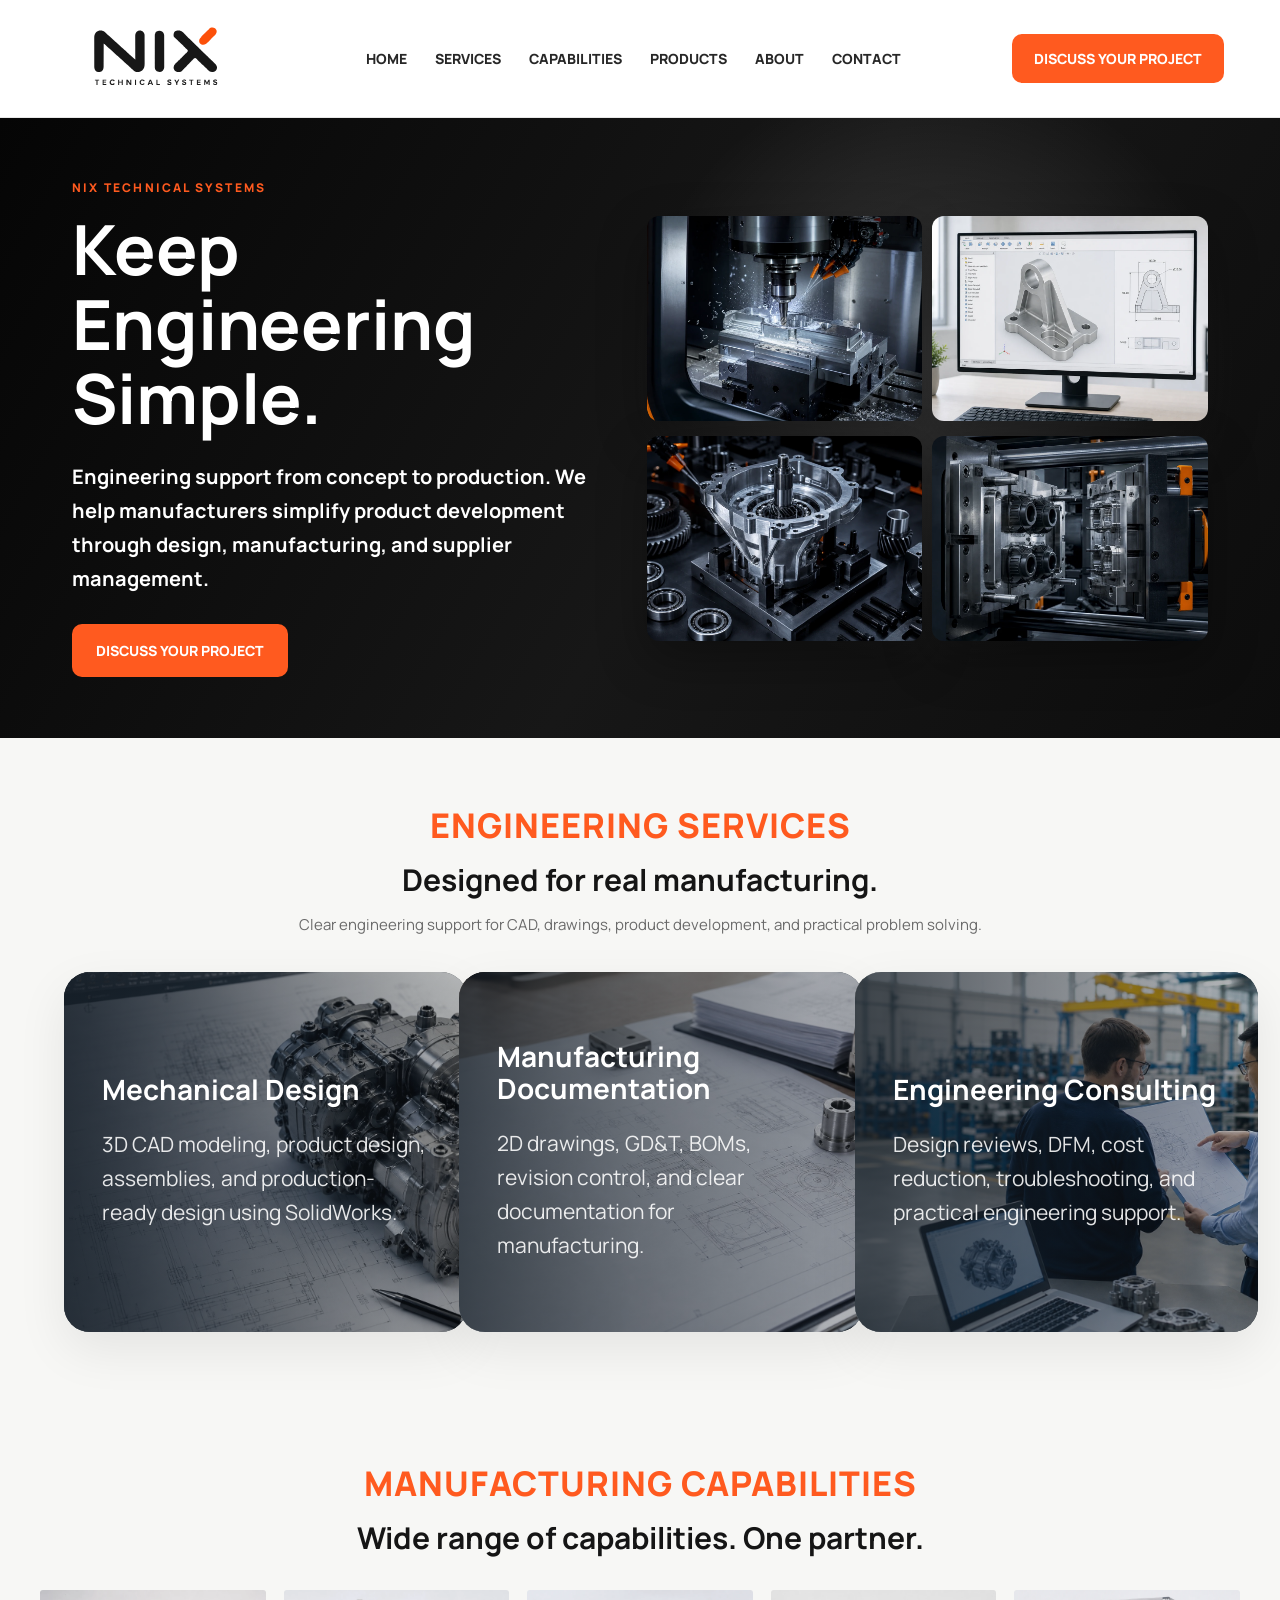
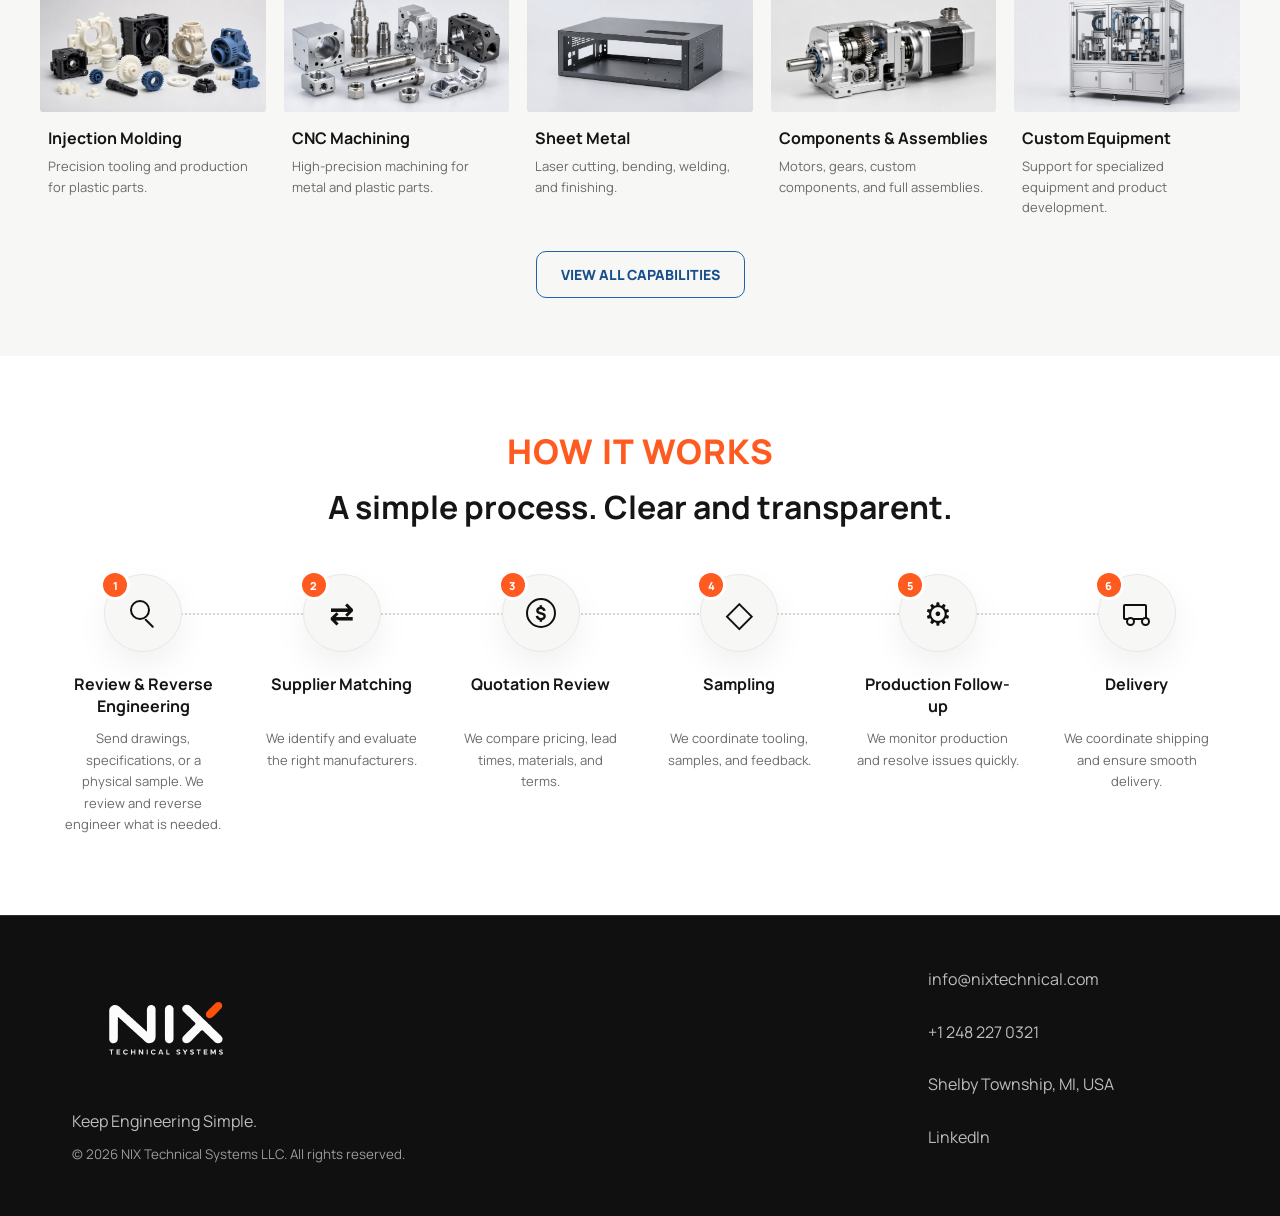
==== commit 8e631cec: "navigator changed" ====
--- a/index.html
+++ b/index.html
@@ -17,9 +17,8 @@
       <a href="#services">Services</a>
       <a href="capabilities.html">Capabilities</a>
       <a href="products.html">Products</a>
-      <a href="#industries">Industries</a>
       <a href="#about">About</a>
-      <a href="mailto:info@nixtechnical.com">Contact</a>
+      <a href="#contact">Contact</a>
     </nav>
     <button class="header-button js-project-dialog" type="button">Discuss Your Project</button>
   </header>
@@ -149,7 +148,7 @@
 
   </main>
 
-  <footer class="footer">
+  <footer class="footer" id="contact">
     <div>
       <img src="images/logo-black.svg" alt="NIX Technical Systems" class="footer-logo">
       <p>Keep Engineering Simple.</p>
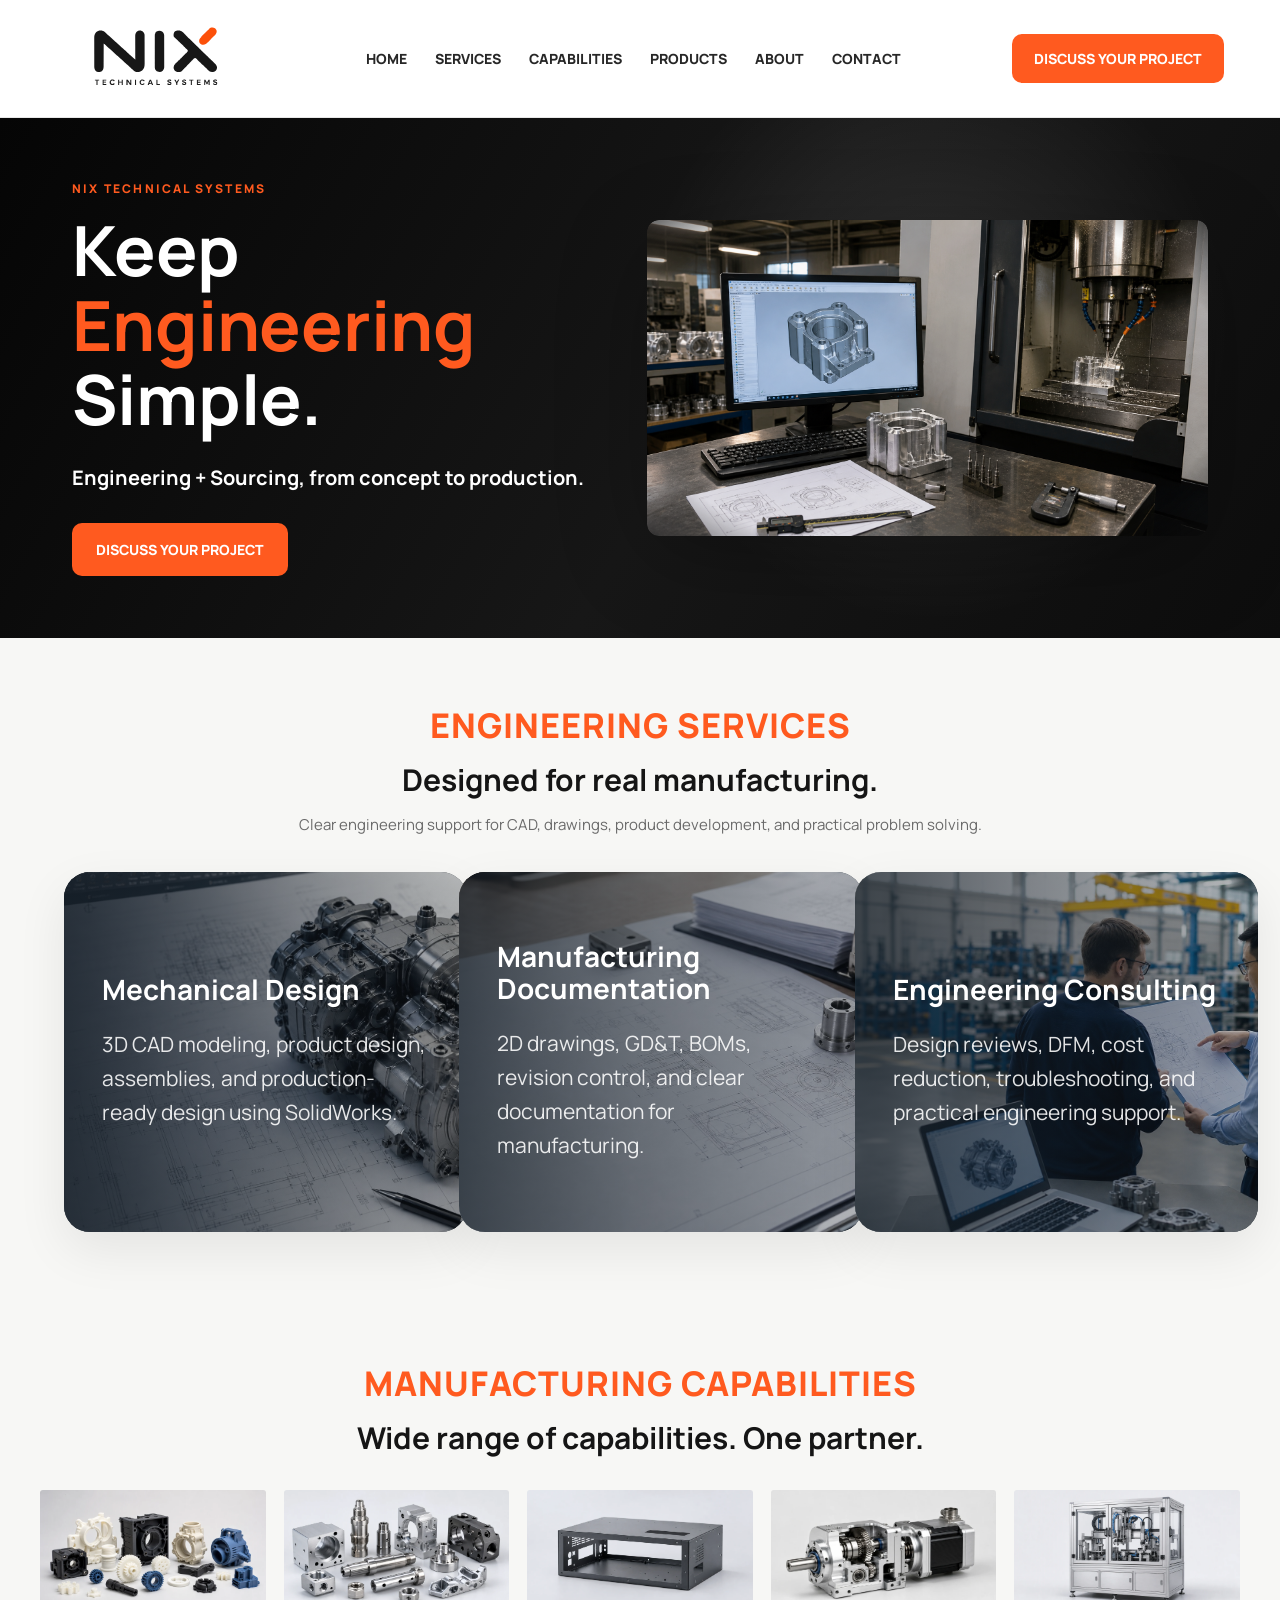
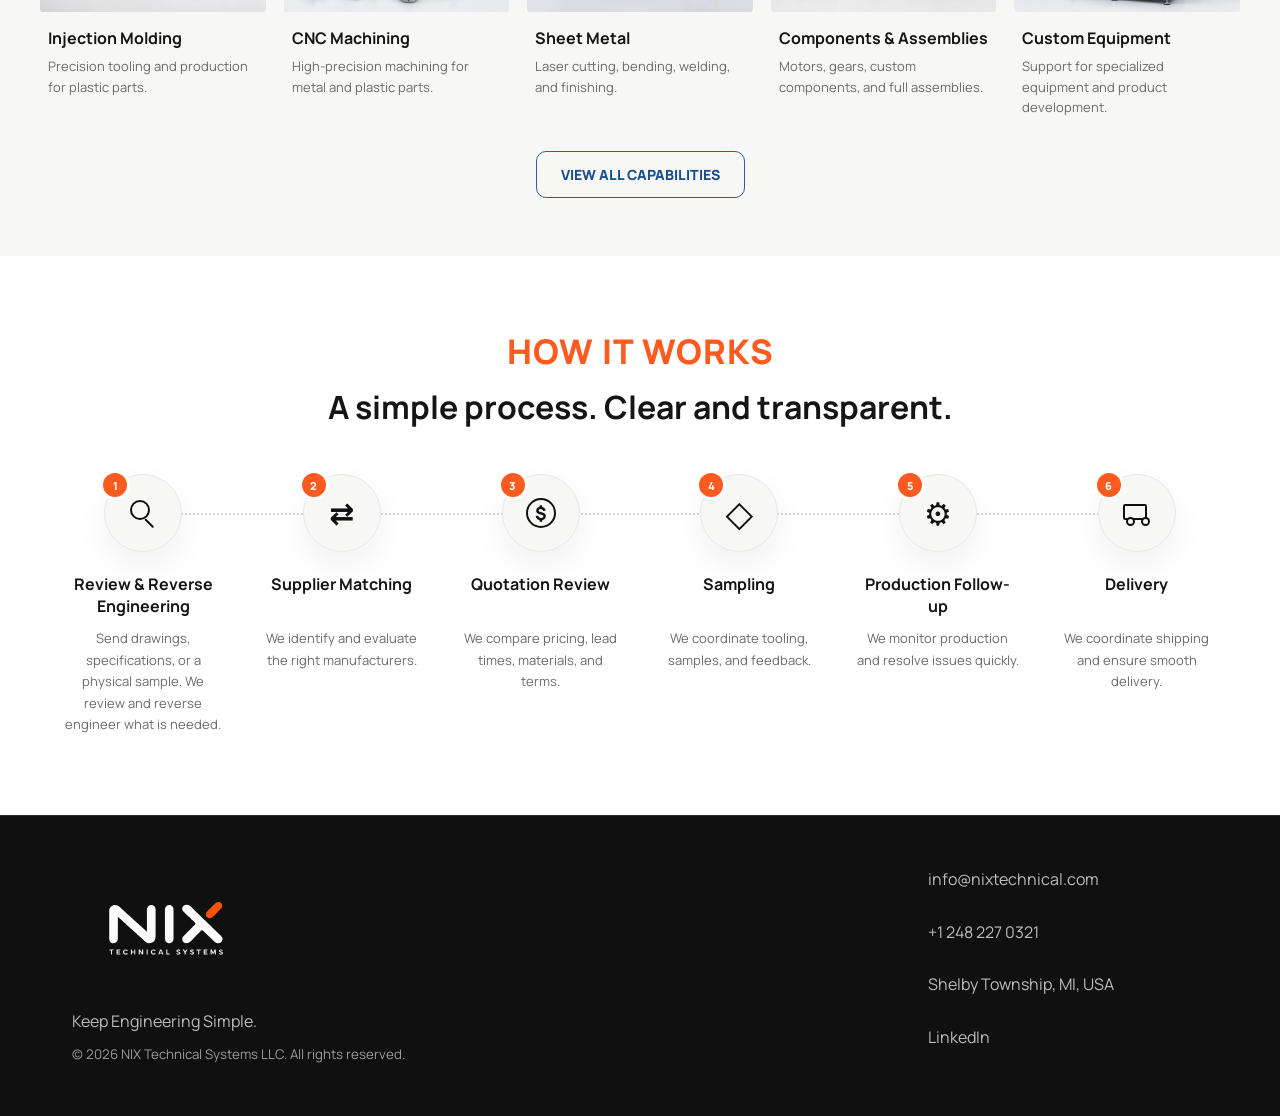
==== commit 4ae1ae57: "new hero" ====
--- a/index.html
+++ b/index.html
@@ -17,7 +17,7 @@
       <a href="#services">Services</a>
       <a href="capabilities.html">Capabilities</a>
       <a href="products.html">Products</a>
-      <a href="#about">About</a>
+      <a href="about.html">About</a>
       <a href="#contact">Contact</a>
     </nav>
     <button class="header-button js-project-dialog" type="button">Discuss Your Project</button>
@@ -27,19 +27,16 @@
     <section class="hero">
       <div class="hero-copy">
         <p class="eyebrow">NIX Technical Systems</p>
-        <h1>Keep Engineering Simple.</h1>
+        <h1>Keep <span>Engineering</span> Simple.</h1>
         <div class="hero-text">
-          <p><strong>Engineering support from concept to production. We help manufacturers simplify product development through design, manufacturing, and supplier management.</strong></p>
+          <p><strong>Engineering + Sourcing, from concept to production.</strong></p>
         </div>
         <div class="hero-actions">
           <button class="button primary js-project-dialog" type="button">Discuss Your Project</button>
         </div>
       </div>
-      <div class="hero-visual hero-visual-grid">
-        <img src="images/hero-cnc-grid.webp" alt="CNC machining center cutting a precision metal component">
-        <img src="images/hero-cad-v3.webp" alt="Simple machined bracket displayed in CAD software with engineering views">
-        <img src="images/hero-assembly-v2.webp" alt="Precision mechanical components being assembled">
-        <img src="images/hero-injection-molding-v2.webp" alt="Precision plastic injection molding tool">
+      <div class="hero-visual hero-visual-single">
+        <img src="images/home-hero-engineering-manufacturing-v5.png" alt="CAD model, engineering drawing, finished machined component, and CNC production equipment">
       </div>
     </section>
 
--- a/style.css
+++ b/style.css
@@ -3,9 +3,9 @@
 *{box-sizing:border-box}html{scroll-behavior:smooth;overflow-x:hidden}body{margin:0;max-width:100%;overflow-x:hidden;font-family:"Manrope",system-ui,-apple-system,BlinkMacSystemFont,sans-serif;color:var(--text);background:#fff}a{color:inherit;text-decoration:none}img{max-width:100%}
 .site-header{height:118px;padding:0 56px;border-bottom:1px solid var(--line);background:rgba(255,255,255,.9);backdrop-filter:blur(18px);position:sticky;top:0;z-index:10;display:flex;align-items:center;justify-content:space-between}.logo-img{height:132px;width:auto;display:block}
 .nav-links{display:flex;gap:28px;font-size:14px;font-weight:800;text-transform:uppercase}.nav-links a{opacity:.9;color:var(--black)}.nav-links a:hover{color:var(--orange)}.header-button{border:0;background:var(--orange);color:#fff;padding:15px 22px;border-radius:10px;font:inherit;font-size:14px;font-weight:800;text-transform:uppercase;cursor:pointer}
-.hero{min-height:620px;padding:52px 72px;color:#fff;background:radial-gradient(circle at 73% 40%,rgba(255,255,255,.16),transparent 30%),linear-gradient(120deg,#050505 0%,#171717 55%,#0d0d0d 100%);display:grid;grid-template-columns:1fr 1.05fr;align-items:center;gap:40px;overflow:hidden}
-.eyebrow{color:var(--orange);font-weight:800;text-transform:uppercase;letter-spacing:2.2px;font-size:12px;margin:0 0 16px}.hero h1{margin:0;max-width:760px;font-size:clamp(46px,5.4vw,82px);font-weight:700;line-height:1.08;letter-spacing:0;text-wrap:balance}.hero h1 span{color:inherit}.hero-text{max-width:640px;margin:24px 0 28px;color:rgba(255,255,255,.78);font-size:20px;line-height:1.7}.hero-text p{margin:0}.hero-text strong{color:#fff}.hero-actions{display:flex;gap:18px;flex-wrap:wrap;align-items:center}.button{border:0;border-radius:10px;padding:17px 24px;font:inherit;font-weight:800;font-size:14px;display:inline-flex;align-items:center;text-transform:uppercase;cursor:pointer}.button.primary{background:var(--orange);color:#fff}.button.secondary{border:1px solid rgba(255,255,255,.42);color:#fff}.button.dark{background:var(--black);color:#fff}
-.hero-visual{min-height:430px;display:flex;align-items:center;justify-content:center}.hero-visual-grid{width:min(640px,100%);display:grid;grid-template-columns:repeat(2,minmax(0,1fr));gap:10px}.hero-visual-grid img{width:100%;height:205px;object-fit:cover;display:block;border-radius:12px;box-shadow:0 18px 50px rgba(0,0,0,.32)}
+.hero{min-height:520px;padding:36px 72px;color:#fff;background:radial-gradient(circle at 73% 40%,rgba(255,255,255,.12),transparent 30%),linear-gradient(120deg,#050505 0%,#171717 55%,#0d0d0d 100%);display:grid;grid-template-columns:1fr 1.05fr;align-items:center;gap:40px;overflow:hidden}
+.eyebrow{color:var(--orange);font-weight:800;text-transform:uppercase;letter-spacing:2.2px;font-size:12px;margin:0 0 16px}.hero h1{margin:0;max-width:760px;font-size:clamp(46px,5.4vw,82px);font-weight:700;line-height:1.08;letter-spacing:0;text-wrap:balance}.hero h1 span{color:var(--orange)}.hero-text{max-width:640px;margin:24px 0 28px;color:rgba(255,255,255,.78);font-size:20px;line-height:1.7}.hero-text p{margin:0}.hero-text strong{color:#fff}.hero-actions{display:flex;gap:18px;flex-wrap:wrap;align-items:center}.button{border:0;border-radius:10px;padding:17px 24px;font:inherit;font-weight:800;font-size:14px;display:inline-flex;align-items:center;text-transform:uppercase;cursor:pointer}.button.primary{background:var(--orange);color:#fff}.button.secondary{border:1px solid rgba(255,255,255,.42);color:#fff}.button.dark{background:var(--black);color:#fff}
+.hero-visual{min-height:360px;display:flex;align-items:center;justify-content:center}.hero-visual-grid{width:min(640px,100%);display:grid;grid-template-columns:repeat(2,minmax(0,1fr));gap:10px}.hero-visual-grid img{width:100%;height:205px;object-fit:cover;display:block;border-radius:12px;box-shadow:0 18px 50px rgba(0,0,0,.32)}.hero-visual-single{width:min(720px,100%);filter:drop-shadow(0 22px 42px rgba(0,0,0,.28))}.hero-visual-single img{width:100%;aspect-ratio:16/9;object-fit:cover;display:block;border-radius:12px;-webkit-mask-image:radial-gradient(ellipse 76% 82% at center,#000 70%,transparent 100%);mask-image:radial-gradient(ellipse 76% 82% at center,#000 70%,transparent 100%)}
 .section{padding:64px 64px}.section-heading{max-width:820px;margin:0 auto 34px;text-align:center}.section-heading .eyebrow{font-size:34px;letter-spacing:1px;margin-bottom:14px}.section-heading h2{margin:0;font-size:clamp(26px,2.4vw,30px);line-height:1.2;letter-spacing:0}.section-heading p:not(.eyebrow){color:var(--muted);font-size:15px;line-height:1.65}
 .service-grid,.product-grid{max-width:1180px;margin:0 auto;display:grid;grid-template-columns:repeat(3,1fr);gap:22px}.service-grid{max-width:none;gap:34px}.service-card,.product-card,.how-step,.spec-item{min-width:0}.service-card{min-height:360px;aspect-ratio:1.12/1;border-radius:26px;overflow:hidden;position:relative;background:#1b242c;box-shadow:0 18px 50px rgba(0,0,0,.08)}.service-card::after{content:"";position:absolute;inset:0;background:linear-gradient(90deg,rgba(21,30,39,.78) 0%,rgba(21,30,39,.54) 44%,rgba(21,30,39,.3) 100%)}.service-card img{width:100%;height:100%;position:absolute;inset:0;object-fit:cover;display:block}.service-copy{position:relative;z-index:1;height:100%;min-height:360px;padding:0 38px;display:flex;flex-direction:column;justify-content:center;color:#fff}.service-copy h3{margin:0 0 22px;font-size:clamp(28px,2.1vw,40px);line-height:1.12;letter-spacing:0}.service-copy p{max-width:470px;margin:0;color:rgba(255,255,255,.88);font-size:21px;line-height:1.62}.product-copy h3{margin:0 0 12px;font-size:24px;letter-spacing:0}.product-copy p{margin:0;color:var(--muted);line-height:1.7}
 .services-section,.products-section{background:var(--soft)}.product-card{border:1px solid var(--line);border-radius:var(--radius);overflow:hidden;background:#fff;box-shadow:0 18px 50px rgba(0,0,0,.045);cursor:pointer;transition:transform .2s ease,box-shadow .2s ease}.product-card:hover,.product-card:focus-visible{transform:translateY(-4px);box-shadow:0 24px 70px rgba(0,0,0,.09);outline:none}.product-img{width:100%;height:245px;object-fit:contain;display:block;background:#fff}.product-copy{padding:28px}.product-link{display:inline-block;margin-top:20px;color:var(--orange);font-weight:800}
@@ -37,3 +37,8 @@
 @media(max-width:600px){.shaft-hero{padding-top:46px}.shaft-hero h1{font-size:42px}.shaft-lead{font-size:16px}.shaft-visual{min-height:220px}.shaft-stats{grid-template-columns:1fr}.shaft-stat,.shaft-stat:first-child,.shaft-stat:nth-child(odd){border-left:1px solid var(--line)}.shaft-product-grid,.process-columns,.application-grid{grid-template-columns:1fr}.shaft-product-grid article{min-height:126px}.application-grid li{min-height:auto}}
 @media(max-width:600px){.compact-list-grid{grid-template-columns:1fr}}
 @media(max-width:420px){.site-header{padding:12px 14px}.logo-img{height:68px}.header-button{padding:10px 12px;font-size:11px}.nav-links{gap:9px 14px;font-size:10px}.product-highlights{grid-template-columns:1fr}}
+
+/* About page */
+.about-hero{padding:76px 64px 48px;text-align:center;background:var(--soft);color:var(--text)}.about-hero-copy{max-width:900px;margin:0 auto}.about-hero h1{margin:0;font-size:clamp(46px,6vw,76px);font-weight:700;line-height:1.06}.about-lead{max-width:760px;margin:22px auto 0;color:var(--muted);font-size:18px;line-height:1.7}.about-intro{padding:96px 72px;display:grid;grid-template-columns:minmax(280px,.8fr) minmax(0,1.2fr);gap:100px;max-width:1320px;margin:0 auto}.about-section-heading h2{margin:0;font-size:clamp(34px,4vw,54px);line-height:1.12;letter-spacing:-1px}.about-story{border-left:1px solid var(--line);padding-left:56px}.about-story p{margin:0 0 22px;color:var(--muted);font-size:18px;line-height:1.8}.about-story p:first-child{color:var(--text);font-size:21px}.about-services{padding:92px 72px;background:var(--soft)}.about-services>.about-section-heading{max-width:820px;margin:0 auto 48px;text-align:center}.about-service-list{max-width:1180px;margin:0 auto;padding:0;list-style:none;display:grid;grid-template-columns:repeat(2,minmax(0,1fr));gap:14px}.about-service-list li{min-height:86px;padding:24px 28px;border:1px solid var(--line);border-radius:14px;background:#fff;display:flex;align-items:center;gap:22px;font-size:16px;font-weight:800;box-shadow:0 12px 34px rgba(0,0,0,.025)}.about-service-list span{color:var(--orange);font-size:12px;letter-spacing:1px}.about-cta{padding:92px 64px;text-align:center;background:#fff}.about-cta h2{margin:0;font-size:clamp(42px,5vw,68px);line-height:1.05}.about-cta>p:not(.eyebrow){max-width:780px;margin:24px auto 30px;color:var(--muted);font-size:17px;line-height:1.75}
+@media(max-width:980px){.about-hero{padding:58px 22px 38px}.about-intro{padding:70px 22px;grid-template-columns:1fr;gap:38px}.about-story{padding:0;border-left:0}.about-services,.about-cta{padding:64px 22px}}
+@media(max-width:600px){.about-service-list{grid-template-columns:1fr}.about-service-list li{min-height:76px;padding:20px}.about-story p{font-size:16px}.about-story p:first-child{font-size:18px}}
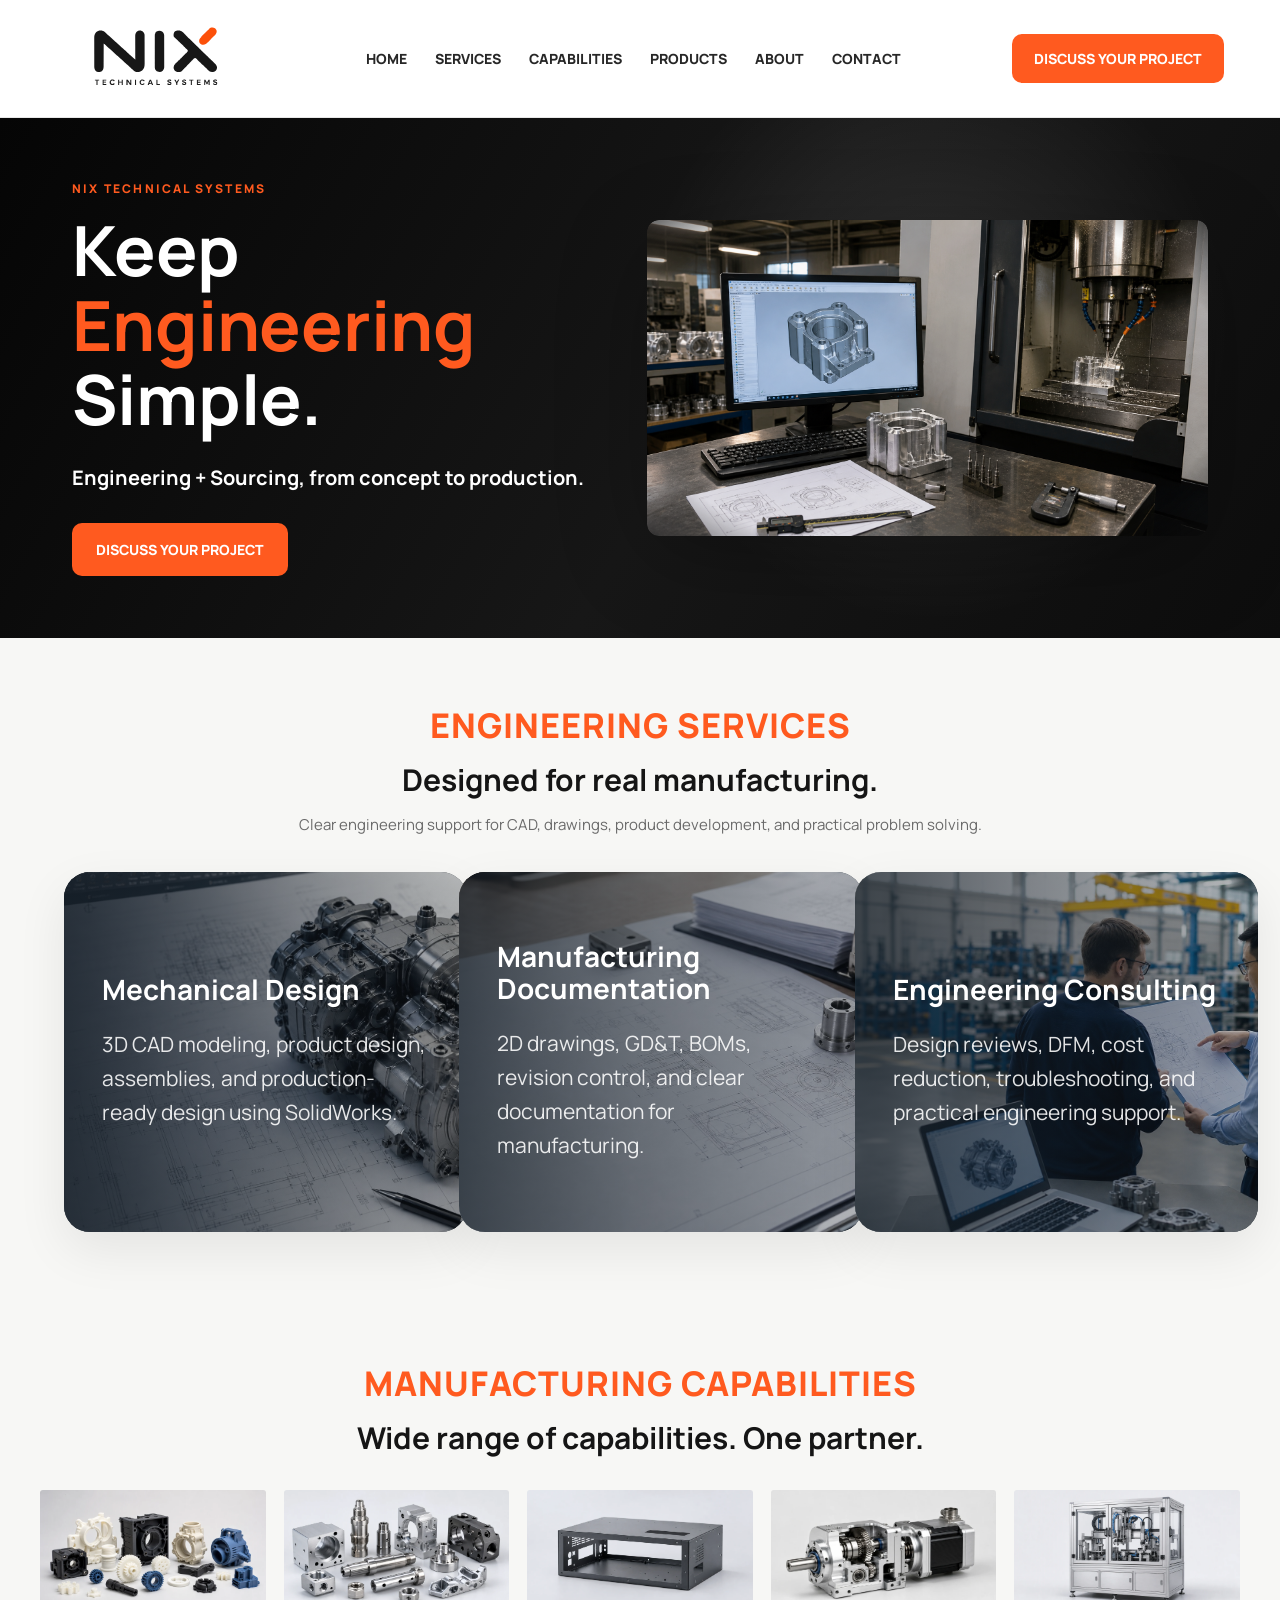
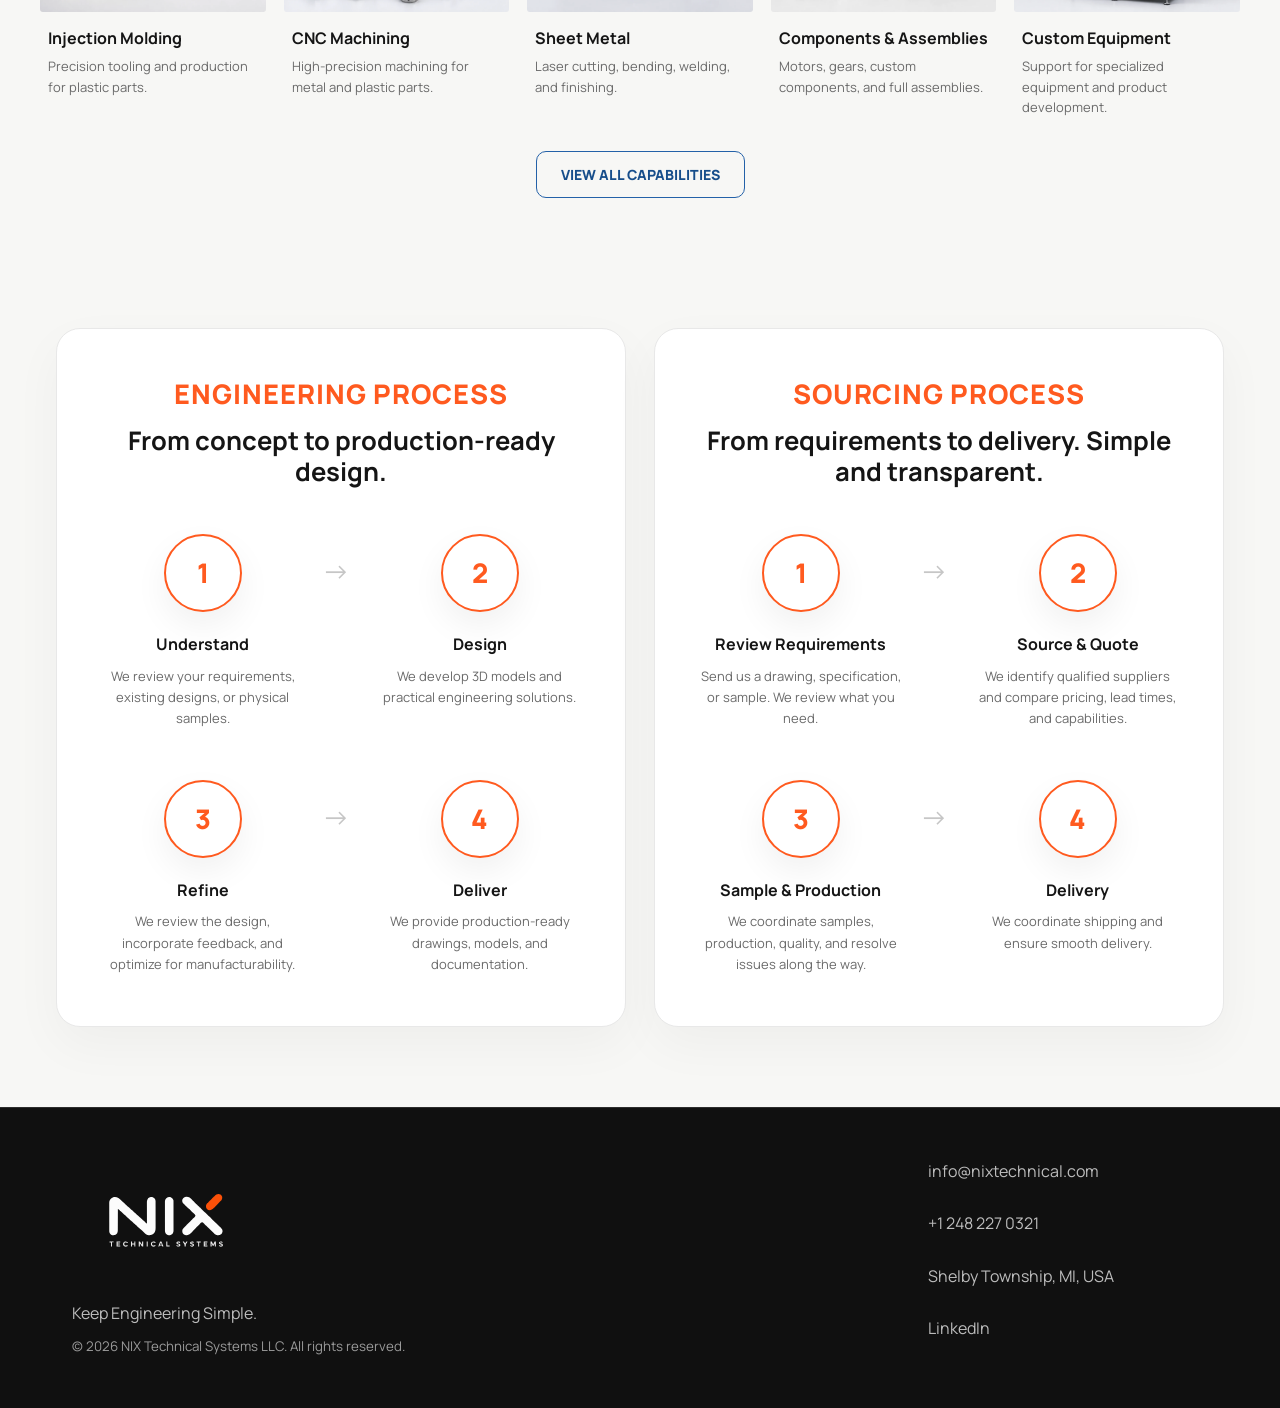
==== commit 6c01194c: "flow" ====
--- a/index.html
+++ b/index.html
@@ -106,34 +106,52 @@
       <div class="showcase-action"><a class="button outline" href="capabilities.html">View All Capabilities</a></div>
     </section>
 
-    <section class="how-section" id="how-it-works">
-      <p class="eyebrow">How It Works</p>
-      <h2>A simple process. Clear and transparent.</h2>
+    <div class="process-comparison">
+    <section class="how-section engineering-process" id="engineering-process">
+      <p class="eyebrow">Engineering Process</p>
+      <h2>From concept to production-ready design.</h2>
+      <ol class="how-grid">
+        <li class="how-step">
+          <span class="step-marker" aria-hidden="true"></span>
+          <h3>Understand</h3>
+          <p>We review your requirements, existing designs, or physical samples.</p>
+        </li>
+        <li class="how-step">
+          <span class="step-marker" aria-hidden="true"></span>
+          <h3>Design</h3>
+          <p>We develop 3D models and practical engineering solutions.</p>
+        </li>
+        <li class="how-step">
+          <span class="step-marker" aria-hidden="true"></span>
+          <h3>Refine</h3>
+          <p>We review the design, incorporate feedback, and optimize for manufacturability.</p>
+        </li>
+        <li class="how-step">
+          <span class="step-marker" aria-hidden="true"></span>
+          <h3>Deliver</h3>
+          <p>We provide production-ready drawings, models, and documentation.</p>
+        </li>
+      </ol>
+    </section>
+
+    <section class="how-section sourcing-process" id="sourcing-process">
+      <p class="eyebrow">Sourcing Process</p>
+      <h2>From requirements to delivery. Simple and transparent.</h2>
       <ol class="how-grid">
         <li class="how-step">
           <span class="step-marker" aria-hidden="true"><span class="step-icon icon-review"></span></span>
-          <h3>Review &amp; Reverse Engineering</h3>
-          <p>Send drawings, specifications, or a physical sample. We review and reverse engineer what is needed.</p>
+          <h3>Review Requirements</h3>
+          <p>Send us a drawing, specification, or sample. We review what you need.</p>
         </li>
         <li class="how-step">
           <span class="step-marker" aria-hidden="true"><span class="step-icon icon-match">⇄</span></span>
-          <h3>Supplier Matching</h3>
-          <p>We identify and evaluate the right manufacturers.</p>
-        </li>
-        <li class="how-step">
-          <span class="step-marker" aria-hidden="true"><span class="step-icon icon-quote">$</span></span>
-          <h3>Quotation Review</h3>
-          <p>We compare pricing, lead times, materials, and terms.</p>
-        </li>
-        <li class="how-step">
-          <span class="step-marker" aria-hidden="true"><span class="step-icon icon-sample">◇</span></span>
-          <h3>Sampling</h3>
-          <p>We coordinate tooling, samples, and feedback.</p>
+          <h3>Source &amp; Quote</h3>
+          <p>We identify qualified suppliers and compare pricing, lead times, and capabilities.</p>
         </li>
         <li class="how-step">
           <span class="step-marker" aria-hidden="true"><span class="step-icon icon-production">⚙︎</span></span>
-          <h3>Production Follow-up</h3>
-          <p>We monitor production and resolve issues quickly.</p>
+          <h3>Sample &amp; Production</h3>
+          <p>We coordinate samples, production, quality, and resolve issues along the way.</p>
         </li>
         <li class="how-step">
           <span class="step-marker" aria-hidden="true"><span class="step-icon icon-delivery"></span></span>
@@ -142,6 +160,7 @@
         </li>
       </ol>
     </section>
+    </div>
 
   </main>
 
--- a/style.css
+++ b/style.css
@@ -9,7 +9,7 @@
 .section{padding:64px 64px}.section-heading{max-width:820px;margin:0 auto 34px;text-align:center}.section-heading .eyebrow{font-size:34px;letter-spacing:1px;margin-bottom:14px}.section-heading h2{margin:0;font-size:clamp(26px,2.4vw,30px);line-height:1.2;letter-spacing:0}.section-heading p:not(.eyebrow){color:var(--muted);font-size:15px;line-height:1.65}
 .service-grid,.product-grid{max-width:1180px;margin:0 auto;display:grid;grid-template-columns:repeat(3,1fr);gap:22px}.service-grid{max-width:none;gap:34px}.service-card,.product-card,.how-step,.spec-item{min-width:0}.service-card{min-height:360px;aspect-ratio:1.12/1;border-radius:26px;overflow:hidden;position:relative;background:#1b242c;box-shadow:0 18px 50px rgba(0,0,0,.08)}.service-card::after{content:"";position:absolute;inset:0;background:linear-gradient(90deg,rgba(21,30,39,.78) 0%,rgba(21,30,39,.54) 44%,rgba(21,30,39,.3) 100%)}.service-card img{width:100%;height:100%;position:absolute;inset:0;object-fit:cover;display:block}.service-copy{position:relative;z-index:1;height:100%;min-height:360px;padding:0 38px;display:flex;flex-direction:column;justify-content:center;color:#fff}.service-copy h3{margin:0 0 22px;font-size:clamp(28px,2.1vw,40px);line-height:1.12;letter-spacing:0}.service-copy p{max-width:470px;margin:0;color:rgba(255,255,255,.88);font-size:21px;line-height:1.62}.product-copy h3{margin:0 0 12px;font-size:24px;letter-spacing:0}.product-copy p{margin:0;color:var(--muted);line-height:1.7}
 .services-section,.products-section{background:var(--soft)}.product-card{border:1px solid var(--line);border-radius:var(--radius);overflow:hidden;background:#fff;box-shadow:0 18px 50px rgba(0,0,0,.045);cursor:pointer;transition:transform .2s ease,box-shadow .2s ease}.product-card:hover,.product-card:focus-visible{transform:translateY(-4px);box-shadow:0 24px 70px rgba(0,0,0,.09);outline:none}.product-img{width:100%;height:245px;object-fit:contain;display:block;background:#fff}.product-copy{padding:28px}.product-link{display:inline-block;margin-top:20px;color:var(--orange);font-weight:800}
-.how-section{padding:72px 56px 80px;text-align:center;color:var(--text);background:#fff}.how-section>.eyebrow{font-size:34px;letter-spacing:1px;margin-bottom:14px}.how-section h2{max-width:1180px;margin:0 auto;font-size:clamp(28px,2.5vw,38px);line-height:1.2}.how-grid{max-width:1320px;margin:48px auto 0;padding:0;list-style:none;display:grid;grid-template-columns:repeat(6,minmax(0,1fr));gap:24px;counter-reset:how-step;position:relative}.how-grid::before{content:"";position:absolute;top:39px;left:8.33%;right:8.33%;border-top:2px dotted #d6d6d6}.how-step{counter-increment:how-step;position:relative;padding:0 5px}.step-marker{width:78px;height:78px;margin:0 auto 22px;border:1px solid var(--line);border-radius:50%;background:var(--soft);box-shadow:0 14px 34px rgba(0,0,0,.06);display:grid;place-items:center;position:relative;z-index:1}.step-marker::after{content:counter(how-step);width:24px;height:24px;border:3px solid #fff;border-radius:50%;background:var(--orange);color:#fff;display:grid;place-items:center;position:absolute;top:-5px;left:-5px;font-size:11px;font-weight:800}.step-icon{width:32px;height:32px;color:var(--black);display:grid;place-items:center;position:relative;font-size:29px;font-weight:600;line-height:1}.icon-review::before{content:"";width:16px;height:16px;border:2px solid currentColor;border-radius:50%;position:absolute;top:3px;left:3px}.icon-review::after{content:"";width:12px;height:2px;border-radius:2px;background:currentColor;position:absolute;top:21px;left:18px;transform:rotate(45deg);transform-origin:left center}.icon-match{font-size:30px}.icon-quote{width:30px;height:30px;border:2px solid currentColor;border-radius:50%;font-size:18px;font-weight:800}.icon-sample{font-size:36px;transform:translateY(-2px)}.icon-production{font-size:31px}.icon-delivery::before{content:"";width:20px;height:12px;border:2px solid currentColor;border-radius:2px;position:absolute;top:7px;left:2px}.icon-delivery::after{content:"";width:5px;height:5px;border:2px solid currentColor;border-radius:50%;background:var(--soft);position:absolute;top:20px;left:5px;box-shadow:15px 0 0 -2px var(--soft),15px 0 0 0 currentColor}.how-step h3{min-height:44px;margin:0 0 10px;font-size:16px;line-height:1.35}.how-step p{margin:0;color:var(--muted);font-size:13px;line-height:1.65}
+.how-section{padding:72px 56px 80px;text-align:center;color:var(--text);background:#fff}.engineering-process{background:var(--soft)}.sourcing-process{border-top:1px solid var(--line)}.how-section>.eyebrow{font-size:34px;letter-spacing:1px;margin-bottom:14px}.how-section h2{max-width:1180px;margin:0 auto;font-size:clamp(28px,2.5vw,38px);line-height:1.2}.how-grid{max-width:1080px;margin:48px auto 0;padding:0;list-style:none;display:grid;grid-template-columns:repeat(4,minmax(0,1fr));gap:32px;counter-reset:how-step;position:relative}.how-grid::before{content:"";position:absolute;top:39px;left:12.5%;right:12.5%;border-top:2px dotted #d6d6d6}.how-step{counter-increment:how-step;position:relative;padding:0 8px}.step-marker{width:78px;height:78px;margin:0 auto 22px;border:2px solid var(--orange);border-radius:50%;background:#fff;box-shadow:0 14px 34px rgba(0,0,0,.06);display:grid;place-items:center;position:relative;z-index:1}.step-marker::after{content:counter(how-step);color:var(--orange);font-size:27px;font-weight:800;line-height:1}.step-icon{display:none}.how-step h3{min-height:44px;margin:0 0 10px;font-size:16px;line-height:1.35}.how-step p{margin:0;color:var(--muted);font-size:13px;line-height:1.65}
 .product-detail{background:var(--soft);padding:70px 64px}.detail-hero{max-width:1180px;margin:0 auto;display:grid;grid-template-columns:.95fr 1.05fr;gap:52px;align-items:center}.detail-media{border:1px solid var(--line);border-radius:var(--radius);background:#fff;padding:36px;box-shadow:0 18px 50px rgba(0,0,0,.045)}.detail-media img{width:100%;max-height:520px;object-fit:contain;display:block}.detail-copy .eyebrow{font-size:20px;letter-spacing:1.2px}.detail-copy h1{margin:0;font-size:clamp(42px,5vw,70px);line-height:1.02}.product-model,.product-type{display:block}.product-type{margin-top:10px;font-size:clamp(22px,2.4vw,34px);line-height:1.15}.detail-copy p{color:var(--muted);font-size:18px;line-height:1.75}.product-price{display:flex;align-items:baseline;gap:14px;margin-top:22px}.product-price-label{color:var(--muted);font-size:13px;font-weight:800;letter-spacing:1px;text-transform:uppercase}.product-price strong{color:var(--black);font-size:clamp(32px,3.5vw,46px);line-height:1}.product-highlights{display:grid;grid-template-columns:repeat(2,minmax(0,1fr));gap:12px 24px;margin:24px 0 0;padding:0;list-style:none}.product-highlights li{position:relative;padding-left:25px;color:var(--text);font-size:16px;font-weight:700;line-height:1.45}.product-highlights li::before{content:"✓";position:absolute;left:0;color:var(--orange);font-weight:900}.detail-actions{display:flex;gap:14px;flex-wrap:wrap;margin-top:28px}.detail-section{max-width:1180px;margin:48px auto 0}.detail-section h2{margin:0 0 22px;font-size:34px}.spec-grid{display:grid;grid-template-columns:repeat(3,1fr);gap:16px}.spec-item{min-height:112px;border:1px solid var(--line);border-radius:14px;background:#fff;padding:20px;box-shadow:0 18px 50px rgba(0,0,0,.035)}.spec-item dt{color:var(--muted);font-size:12px;font-weight:800;text-transform:uppercase;letter-spacing:.8px}.spec-item dd{margin:10px 0 0;font-weight:800;line-height:1.35}.detail-note{margin-top:28px;color:var(--muted);line-height:1.7}
 .footer{padding:52px 72px;border-top:1px solid rgba(255,255,255,.12);background:var(--black);color:#fff;display:flex;justify-content:space-between;gap:40px}.footer-logo{height:124px;width:auto;display:block}.footer p{margin:18px 0 10px;color:rgba(255,255,255,.72)}.footer small{color:rgba(255,255,255,.58)}.footer-links{display:grid;gap:14px;min-width:280px;color:rgba(255,255,255,.72)}.footer-links a:hover{color:var(--orange)}
 .reveal{opacity:0;transform:translateY(18px);transition:opacity .55s ease,transform .55s ease}.reveal.show{opacity:1;transform:translateY(0)}
@@ -42,3 +42,10 @@
 .about-hero{padding:76px 64px 48px;text-align:center;background:var(--soft);color:var(--text)}.about-hero-copy{max-width:900px;margin:0 auto}.about-hero h1{margin:0;font-size:clamp(46px,6vw,76px);font-weight:700;line-height:1.06}.about-lead{max-width:760px;margin:22px auto 0;color:var(--muted);font-size:18px;line-height:1.7}.about-intro{padding:96px 72px;display:grid;grid-template-columns:minmax(280px,.8fr) minmax(0,1.2fr);gap:100px;max-width:1320px;margin:0 auto}.about-section-heading h2{margin:0;font-size:clamp(34px,4vw,54px);line-height:1.12;letter-spacing:-1px}.about-story{border-left:1px solid var(--line);padding-left:56px}.about-story p{margin:0 0 22px;color:var(--muted);font-size:18px;line-height:1.8}.about-story p:first-child{color:var(--text);font-size:21px}.about-services{padding:92px 72px;background:var(--soft)}.about-services>.about-section-heading{max-width:820px;margin:0 auto 48px;text-align:center}.about-service-list{max-width:1180px;margin:0 auto;padding:0;list-style:none;display:grid;grid-template-columns:repeat(2,minmax(0,1fr));gap:14px}.about-service-list li{min-height:86px;padding:24px 28px;border:1px solid var(--line);border-radius:14px;background:#fff;display:flex;align-items:center;gap:22px;font-size:16px;font-weight:800;box-shadow:0 12px 34px rgba(0,0,0,.025)}.about-service-list span{color:var(--orange);font-size:12px;letter-spacing:1px}.about-cta{padding:92px 64px;text-align:center;background:#fff}.about-cta h2{margin:0;font-size:clamp(42px,5vw,68px);line-height:1.05}.about-cta>p:not(.eyebrow){max-width:780px;margin:24px auto 30px;color:var(--muted);font-size:17px;line-height:1.75}
 @media(max-width:980px){.about-hero{padding:58px 22px 38px}.about-intro{padding:70px 22px;grid-template-columns:1fr;gap:38px}.about-story{padding:0;border-left:0}.about-services,.about-cta{padding:64px 22px}}
 @media(max-width:600px){.about-service-list{grid-template-columns:1fr}.about-service-list li{min-height:76px;padding:20px}.about-story p{font-size:16px}.about-story p:first-child{font-size:18px}}
+
+/* Parallel engineering and sourcing flows */
+.process-comparison{padding:72px 56px 80px;background:var(--soft);display:grid;grid-template-columns:repeat(2,minmax(0,1fr));gap:28px}.process-comparison .how-section{min-width:0;padding:46px 34px 50px;border:1px solid var(--line);border-radius:24px;background:#fff;box-shadow:0 18px 50px rgba(0,0,0,.04)}.process-comparison .sourcing-process{border-top:1px solid var(--line)}.process-comparison .how-section>.eyebrow{font-size:27px}.process-comparison .how-section h2{max-width:520px;min-height:70px;font-size:clamp(22px,2vw,30px)}.process-comparison .how-grid{max-width:560px;margin-top:38px;grid-template-columns:repeat(2,minmax(0,1fr));gap:50px 54px}.process-comparison .how-grid::before{display:none}.process-comparison .how-step{padding:0 8px}.process-comparison .how-step::after{content:"→";position:absolute;top:22px;right:-36px;color:#c6c6c6;font-size:28px;font-weight:400;line-height:1}.process-comparison .how-step:nth-child(2)::after{content:"↙";top:auto;right:auto;bottom:-43px;left:50%;transform:translateX(-50%);color:var(--orange)}.process-comparison .how-step:nth-child(3)::after{content:"→"}.process-comparison .how-step:nth-child(4)::after{display:none}.process-comparison .how-step h3{min-height:0}.process-comparison .how-step p{max-width:230px;margin:0 auto}
+@media(max-width:1100px){.process-comparison{padding:58px 22px;grid-template-columns:1fr;gap:24px}.process-comparison .how-section h2{min-height:0}.process-comparison .how-grid{max-width:620px}}
+@media(max-width:600px){.process-comparison{padding:42px 14px}.process-comparison .how-section{padding:40px 20px}.process-comparison .how-section>.eyebrow{font-size:23px}.process-comparison .how-grid{grid-template-columns:1fr;gap:32px}.process-comparison .how-step{display:grid;grid-template-columns:78px minmax(0,1fr);gap:0 18px;text-align:left;align-items:center}.process-comparison .how-step::after{content:"↓";top:auto;right:auto;bottom:-28px;left:31px;color:#c6c6c6;font-size:22px}.process-comparison .how-step:nth-child(2)::after,.process-comparison .how-step:nth-child(3)::after{content:"↓";top:auto;right:auto;bottom:-28px;left:31px;transform:none;color:#c6c6c6}.process-comparison .how-step:nth-child(4)::after{display:none}.process-comparison .how-step p{max-width:none;margin:0}.process-comparison .step-marker{grid-row:1/3;margin:0}}
+
+@media(min-width:601px){.process-comparison .how-step:nth-child(2)::after{display:none}}
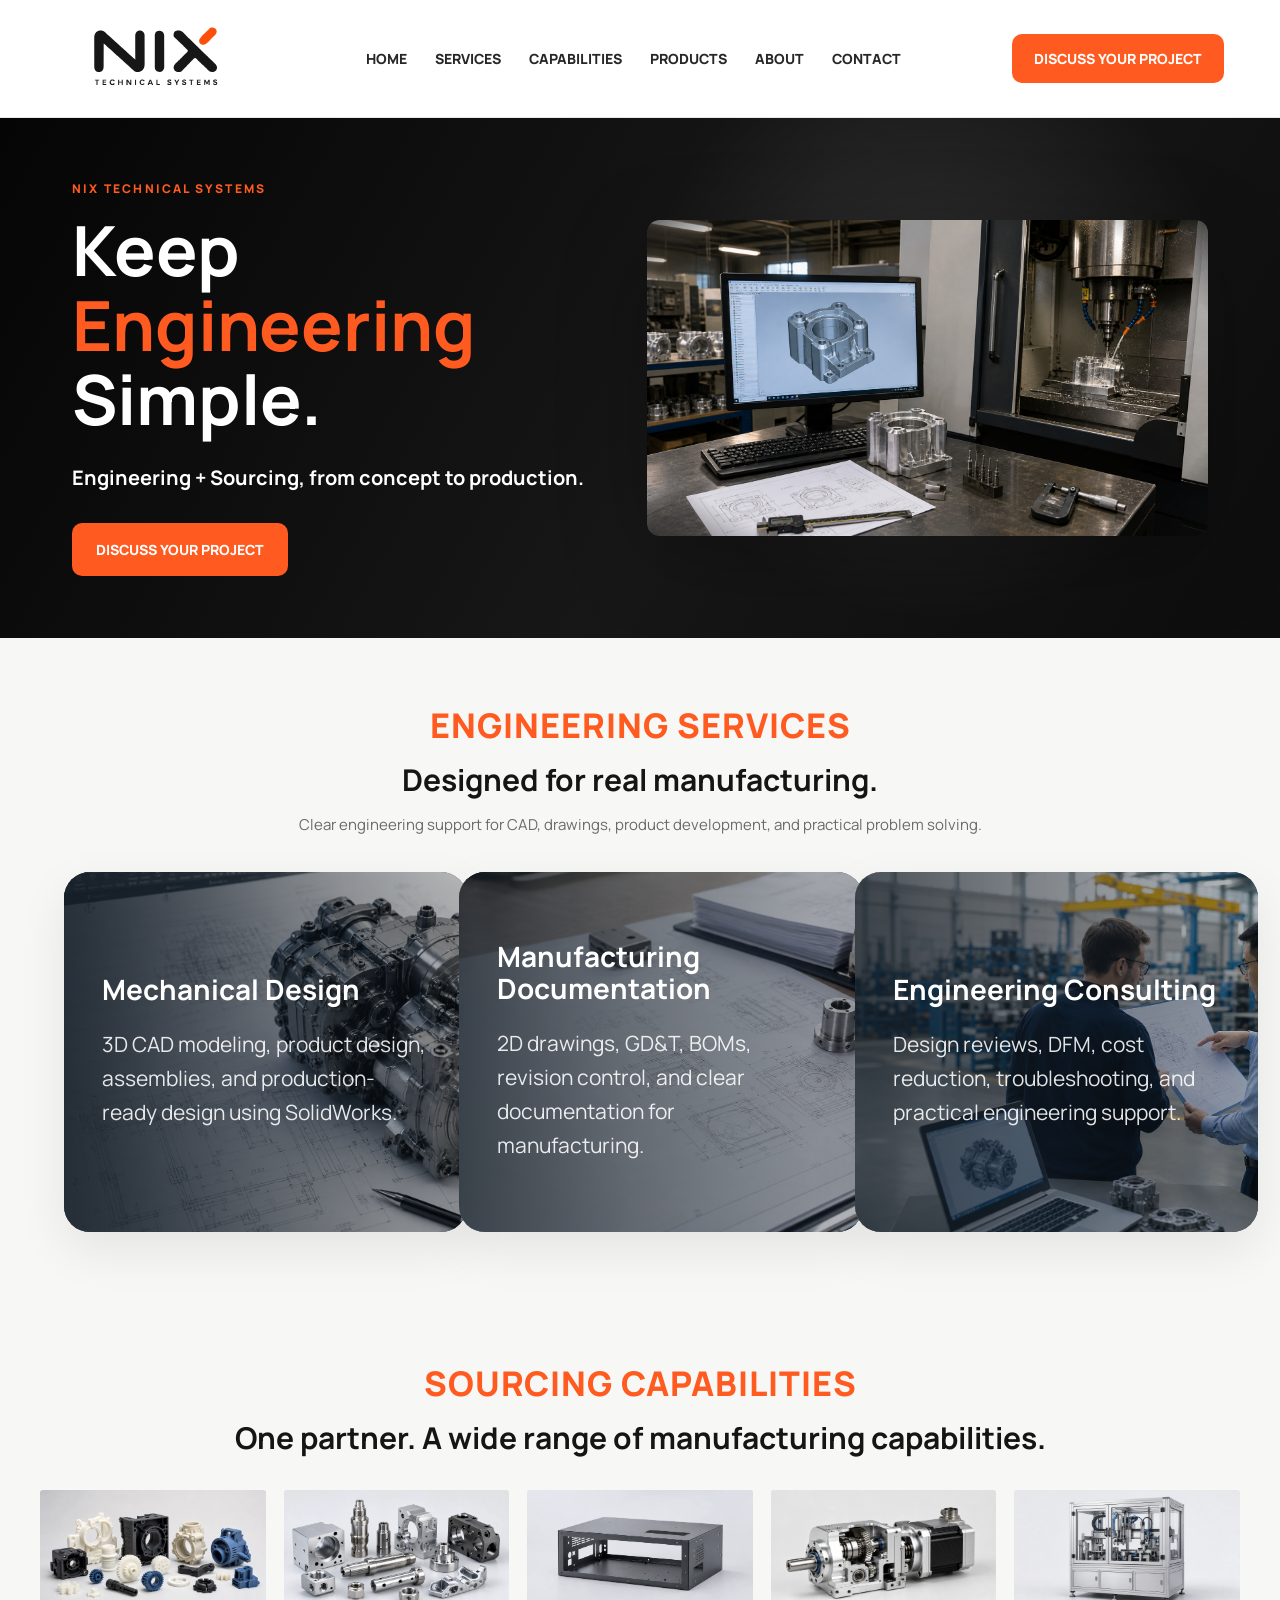
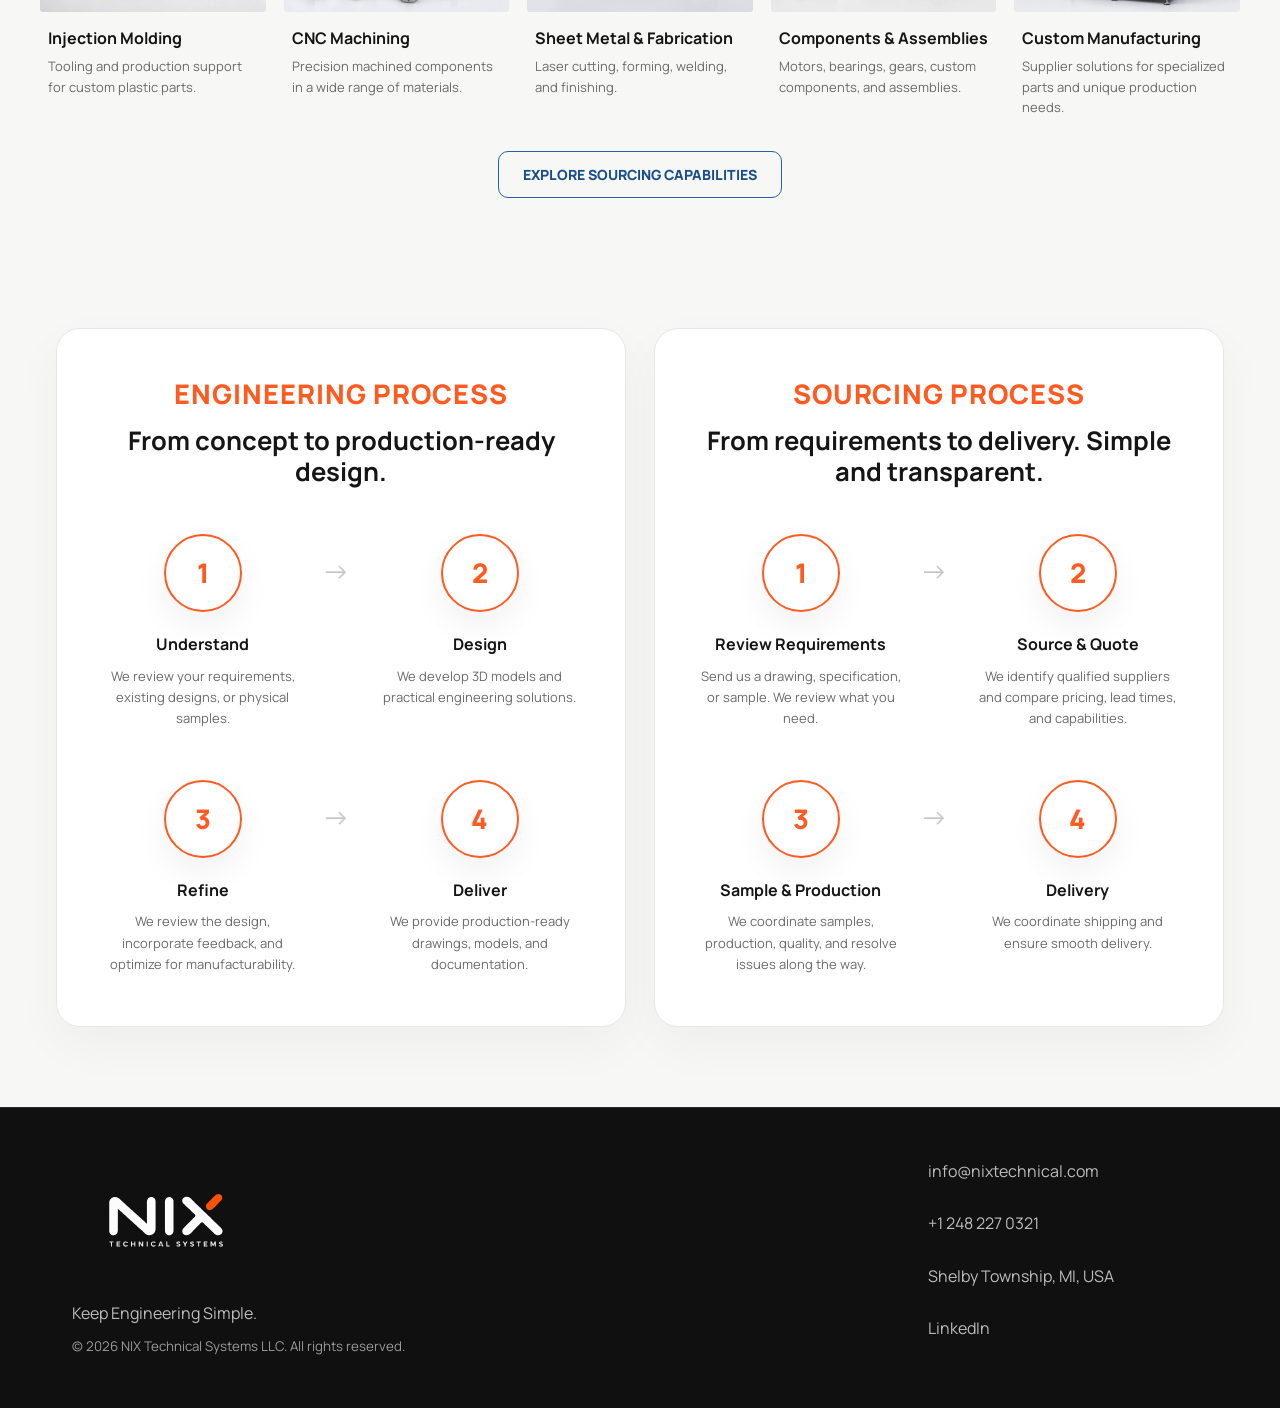
==== commit 74bd7486: "new arrangement" ====
--- a/index.html
+++ b/index.html
@@ -73,37 +73,37 @@
 
     <section class="capabilities-showcase" id="manufacturing-capabilities">
       <div class="section-heading">
-        <p class="eyebrow">Manufacturing Capabilities</p>
-        <h2>Wide range of capabilities. One partner.</h2>
+        <p class="eyebrow">Sourcing Capabilities</p>
+        <h2>One partner. A wide range of manufacturing capabilities.</h2>
       </div>
       <div class="capabilities-showcase-grid">
         <article class="showcase-card">
           <img src="images/capability-injection-molding-v2.webp" alt="Plastic injection molded parts">
           <h3>Injection Molding</h3>
-          <p>Precision tooling and production for plastic parts.</p>
+          <p>Tooling and production support for custom plastic parts.</p>
         </article>
         <article class="showcase-card">
           <img src="images/capability-cnc-machining-v2.webp" alt="Precision CNC machined metal parts">
           <h3>CNC Machining</h3>
-          <p>High-precision machining for metal and plastic parts.</p>
+          <p>Precision machined components in a wide range of materials.</p>
         </article>
         <article class="showcase-card">
           <img src="images/capability-sheet-metal-v2.webp" alt="Fabricated sheet metal enclosure">
-          <h3>Sheet Metal</h3>
-          <p>Laser cutting, bending, welding, and finishing.</p>
+          <h3>Sheet Metal &amp; Fabrication</h3>
+          <p>Laser cutting, forming, welding, and finishing.</p>
         </article>
         <article class="showcase-card">
           <img src="images/capability-components-v2.webp" alt="Precision mechanical component assembly">
           <h3>Components &amp; Assemblies</h3>
-          <p>Motors, gears, custom components, and full assemblies.</p>
+          <p>Motors, bearings, gears, custom components, and assemblies.</p>
         </article>
         <article class="showcase-card">
           <img src="images/capability-custom-equipment-v2.webp" alt="Custom automated manufacturing equipment">
-          <h3>Custom Equipment</h3>
-          <p>Support for specialized equipment and product development.</p>
+          <h3>Custom Manufacturing</h3>
+          <p>Supplier solutions for specialized parts and unique production needs.</p>
         </article>
       </div>
-      <div class="showcase-action"><a class="button outline" href="capabilities.html">View All Capabilities</a></div>
+      <div class="showcase-action"><a class="button outline" href="capabilities.html">Explore Sourcing Capabilities</a></div>
     </section>
 
     <div class="process-comparison">
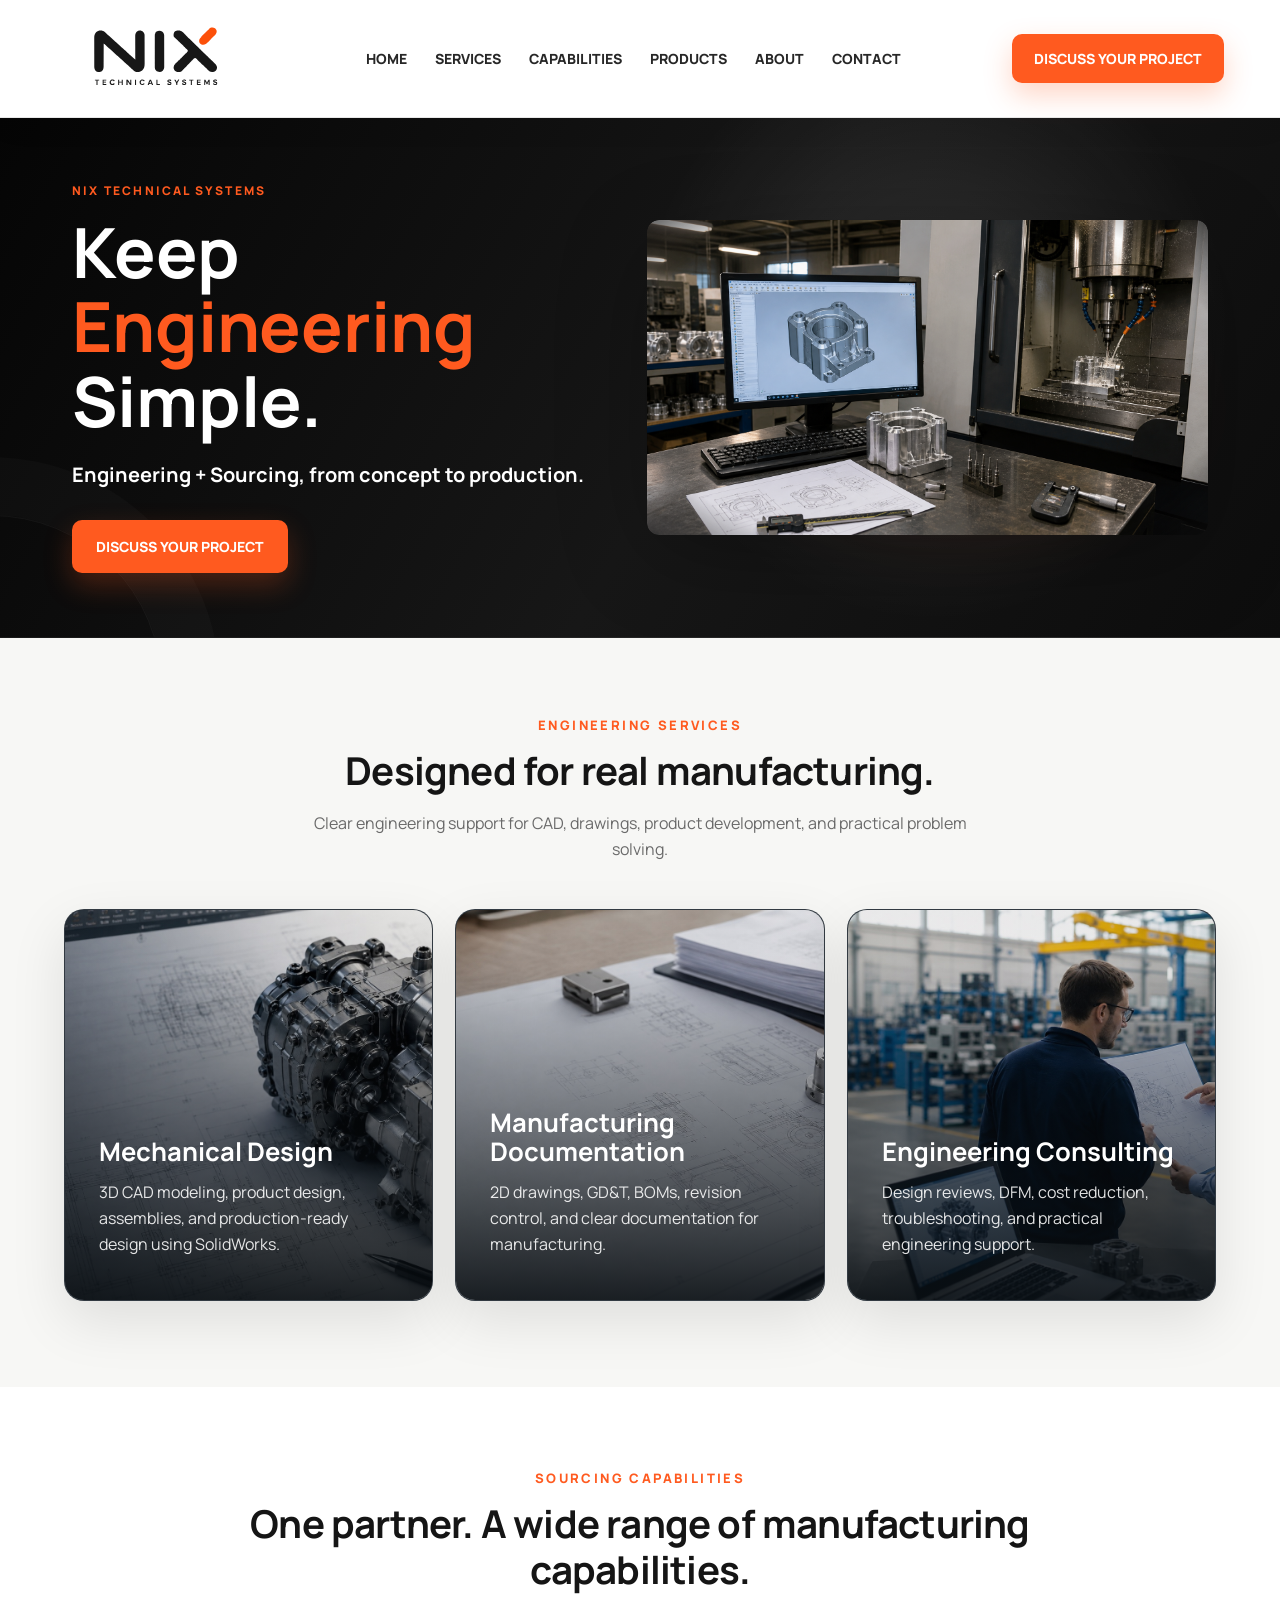
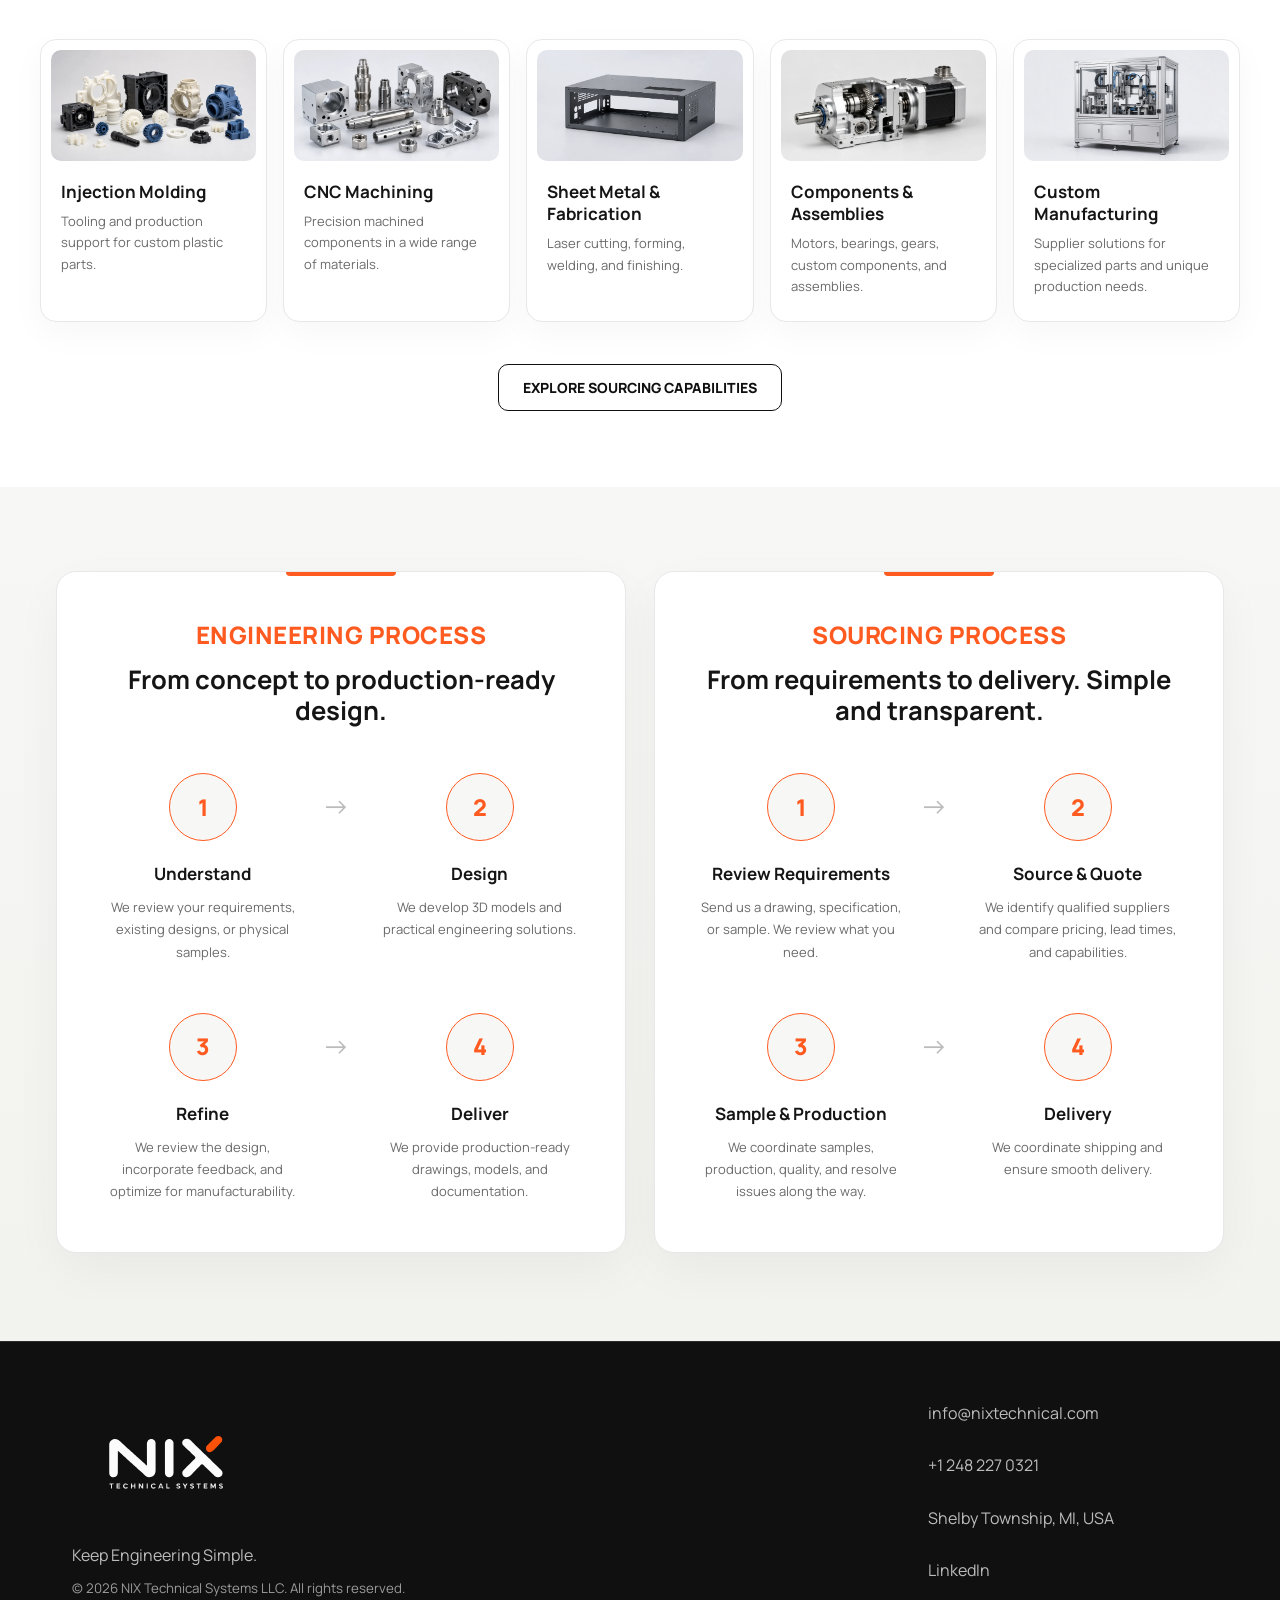
==== commit cedfafd9: "beautify" ====
--- a/index.html
+++ b/index.html
@@ -7,7 +7,7 @@
   <meta name="description" content="NIX Technical Systems provides engineering support, manufacturing, and supplier management for custom products." />
   <link rel="stylesheet" href="style.css?v=mobile-nav-20260709" />
 </head>
-<body>
+<body class="home-page">
   <header class="site-header">
     <a class="brand" href="#top" aria-label="NIX Technical Systems Home">
       <img src="images/logo-white.svg" alt="NIX Technical Systems" class="logo-img">
--- a/style.css
+++ b/style.css
@@ -49,3 +49,19 @@
 @media(max-width:600px){.process-comparison{padding:42px 14px}.process-comparison .how-section{padding:40px 20px}.process-comparison .how-section>.eyebrow{font-size:23px}.process-comparison .how-grid{grid-template-columns:1fr;gap:32px}.process-comparison .how-step{display:grid;grid-template-columns:78px minmax(0,1fr);gap:0 18px;text-align:left;align-items:center}.process-comparison .how-step::after{content:"↓";top:auto;right:auto;bottom:-28px;left:31px;color:#c6c6c6;font-size:22px}.process-comparison .how-step:nth-child(2)::after,.process-comparison .how-step:nth-child(3)::after{content:"↓";top:auto;right:auto;bottom:-28px;left:31px;transform:none;color:#c6c6c6}.process-comparison .how-step:nth-child(4)::after{display:none}.process-comparison .how-step p{max-width:none;margin:0}.process-comparison .step-marker{grid-row:1/3;margin:0}}
 
 @media(min-width:601px){.process-comparison .how-step:nth-child(2)::after{display:none}}
+
+/* Homepage refinement */
+.home-page .site-header{box-shadow:0 8px 30px rgba(0,0,0,.045)}
+.home-page .nav-links a{position:relative;padding:10px 0}.home-page .nav-links a::after{content:"";height:2px;position:absolute;left:0;right:100%;bottom:4px;background:var(--orange);transition:right .22s ease}.home-page .nav-links a:hover::after,.home-page .nav-links a:focus-visible::after{right:0}
+.home-page .header-button,.home-page .button.primary{box-shadow:0 12px 28px rgba(255,90,31,.25);transition:transform .2s ease,box-shadow .2s ease}.home-page .header-button:hover,.home-page .button.primary:hover{transform:translateY(-2px);box-shadow:0 16px 34px rgba(255,90,31,.34)}
+.home-page .hero{position:relative;border-bottom:1px solid rgba(255,255,255,.08)}.home-page .hero::before{content:"";width:340px;height:340px;border:1px solid rgba(255,255,255,.045);border-radius:50%;position:absolute;left:-180px;bottom:-220px;box-shadow:0 0 0 58px rgba(255,255,255,.018)}.home-page .hero-copy{position:relative;z-index:1}.home-page .hero .eyebrow{display:inline-flex;align-items:center;gap:10px}.home-page .hero .eyebrow::before{content:"";width:28px;height:2px;background:var(--orange)}.home-page .hero-text{margin-top:20px}.home-page .hero-visual-single{position:relative}.home-page .hero-visual-single::after{content:"";position:absolute;inset:10% -4% -7% 9%;z-index:-1;background:radial-gradient(ellipse at center,rgba(255,90,31,.13),transparent 68%);filter:blur(18px)}
+.home-page .section-heading{margin-bottom:46px}.home-page .section-heading .eyebrow{font-size:13px;letter-spacing:2.4px}.home-page .section-heading h2{font-size:clamp(31px,3vw,44px);letter-spacing:-.8px}.home-page .section-heading p:not(.eyebrow){max-width:680px;margin:16px auto 0;font-size:16px}
+.home-page .services-section{padding-top:78px;padding-bottom:86px}.home-page .service-grid{max-width:1380px;margin:0 auto;gap:22px}.home-page .service-card{aspect-ratio:auto;min-height:390px;border:1px solid rgba(255,255,255,.1);border-radius:20px;box-shadow:0 20px 55px rgba(0,0,0,.1);transition:transform .25s ease,box-shadow .25s ease}.home-page .service-card:hover{transform:translateY(-6px);box-shadow:0 28px 75px rgba(0,0,0,.16)}.home-page .service-card::after{background:linear-gradient(180deg,rgba(8,13,17,.08) 15%,rgba(8,13,17,.9) 100%)}.home-page .service-card img{transition:transform .45s ease}.home-page .service-card:hover img{transform:scale(1.035)}.home-page .service-copy{min-height:390px;justify-content:flex-end;padding:42px 34px}.home-page .service-copy h3{margin-bottom:12px;font-size:clamp(25px,2vw,34px)}.home-page .service-copy p{font-size:16px;line-height:1.65}
+.home-page .capabilities-showcase{padding:82px 40px 76px;background:#fff}.home-page .capabilities-showcase-grid{gap:16px}.home-page .showcase-card{height:100%;padding:10px 10px 24px;border:1px solid var(--line);border-radius:16px;background:#fff;box-shadow:0 12px 34px rgba(0,0,0,.035);overflow:hidden;transition:transform .22s ease,border-color .22s ease,box-shadow .22s ease}.home-page .showcase-card:hover{transform:translateY(-5px);border-color:rgba(255,90,31,.42);box-shadow:0 22px 52px rgba(0,0,0,.08)}.home-page .showcase-card img{border-radius:10px;transition:transform .4s ease}.home-page .showcase-card:hover img{transform:scale(1.025)}.home-page .showcase-card h3{margin:20px 10px 8px;font-size:17px}.home-page .showcase-card p{margin:0 10px;line-height:1.65}.home-page .showcase-action{margin-top:42px}.home-page .button.outline{border-color:var(--black);border-radius:10px;color:var(--black);transition:background .2s ease,color .2s ease,transform .2s ease}.home-page .button.outline:hover{background:var(--black);color:#fff;transform:translateY(-2px)}
+.home-page .process-comparison{padding-top:84px;padding-bottom:88px;background:linear-gradient(180deg,#f7f7f5 0%,#f2f2ef 100%)}.home-page .process-comparison .how-section{position:relative;overflow:hidden;border-radius:20px;box-shadow:0 18px 48px rgba(0,0,0,.045)}.home-page .process-comparison .how-section::before{content:"";width:110px;height:4px;position:absolute;top:0;left:50%;transform:translateX(-50%);border-radius:0 0 8px 8px;background:var(--orange)}.home-page .process-comparison .how-section>.eyebrow{font-size:24px;letter-spacing:.5px}.home-page .step-marker{width:68px;height:68px;border-width:1px;background:var(--soft);box-shadow:none}.home-page .step-marker::after{font-size:23px}.home-page .process-comparison .how-step::after{top:18px;color:#bbb}.home-page .process-comparison .how-step h3{font-size:17px}.home-page .process-comparison .how-step p{line-height:1.7}
+.home-page .footer{padding-top:60px;padding-bottom:60px}
+@media(max-width:1100px){.home-page .capabilities-showcase-grid{grid-template-columns:repeat(2,minmax(0,1fr))}.home-page .showcase-card:last-child{grid-column:1/-1;max-width:680px;width:100%;justify-self:center}.home-page .process-comparison{padding-top:64px;padding-bottom:64px}}
+@media(max-width:980px){.home-page .site-header{box-shadow:0 6px 20px rgba(0,0,0,.05)}.home-page .hero{padding-top:48px;padding-bottom:48px}.home-page .hero-copy{text-align:center}.home-page .hero .eyebrow{justify-content:center}.home-page .hero h1,.home-page .hero-text{margin-left:auto;margin-right:auto}.home-page .hero-actions{justify-content:center}.home-page .hero-visual-single{margin-top:6px}.home-page .services-section{padding-top:62px;padding-bottom:66px}.home-page .service-card,.home-page .service-copy{min-height:340px}}
+@media(max-width:600px){.home-page .section-heading{margin-bottom:34px}.home-page .section-heading h2{font-size:30px}.home-page .capabilities-showcase{padding-top:62px;padding-bottom:58px}.home-page .capabilities-showcase-grid{grid-template-columns:1fr}.home-page .showcase-card:last-child{grid-column:auto}.home-page .showcase-card{padding-bottom:22px}.home-page .process-comparison{padding-top:50px;padding-bottom:50px}.home-page .process-comparison .how-section{border-radius:16px}.home-page .process-comparison .how-section>.eyebrow{font-size:22px}.home-page .step-marker{width:64px;height:64px}.home-page .process-comparison .how-step{grid-template-columns:64px minmax(0,1fr)}}
+
+.home-page .hero .eyebrow{display:block;justify-content:initial;gap:0}.home-page .hero .eyebrow::before{display:none}
